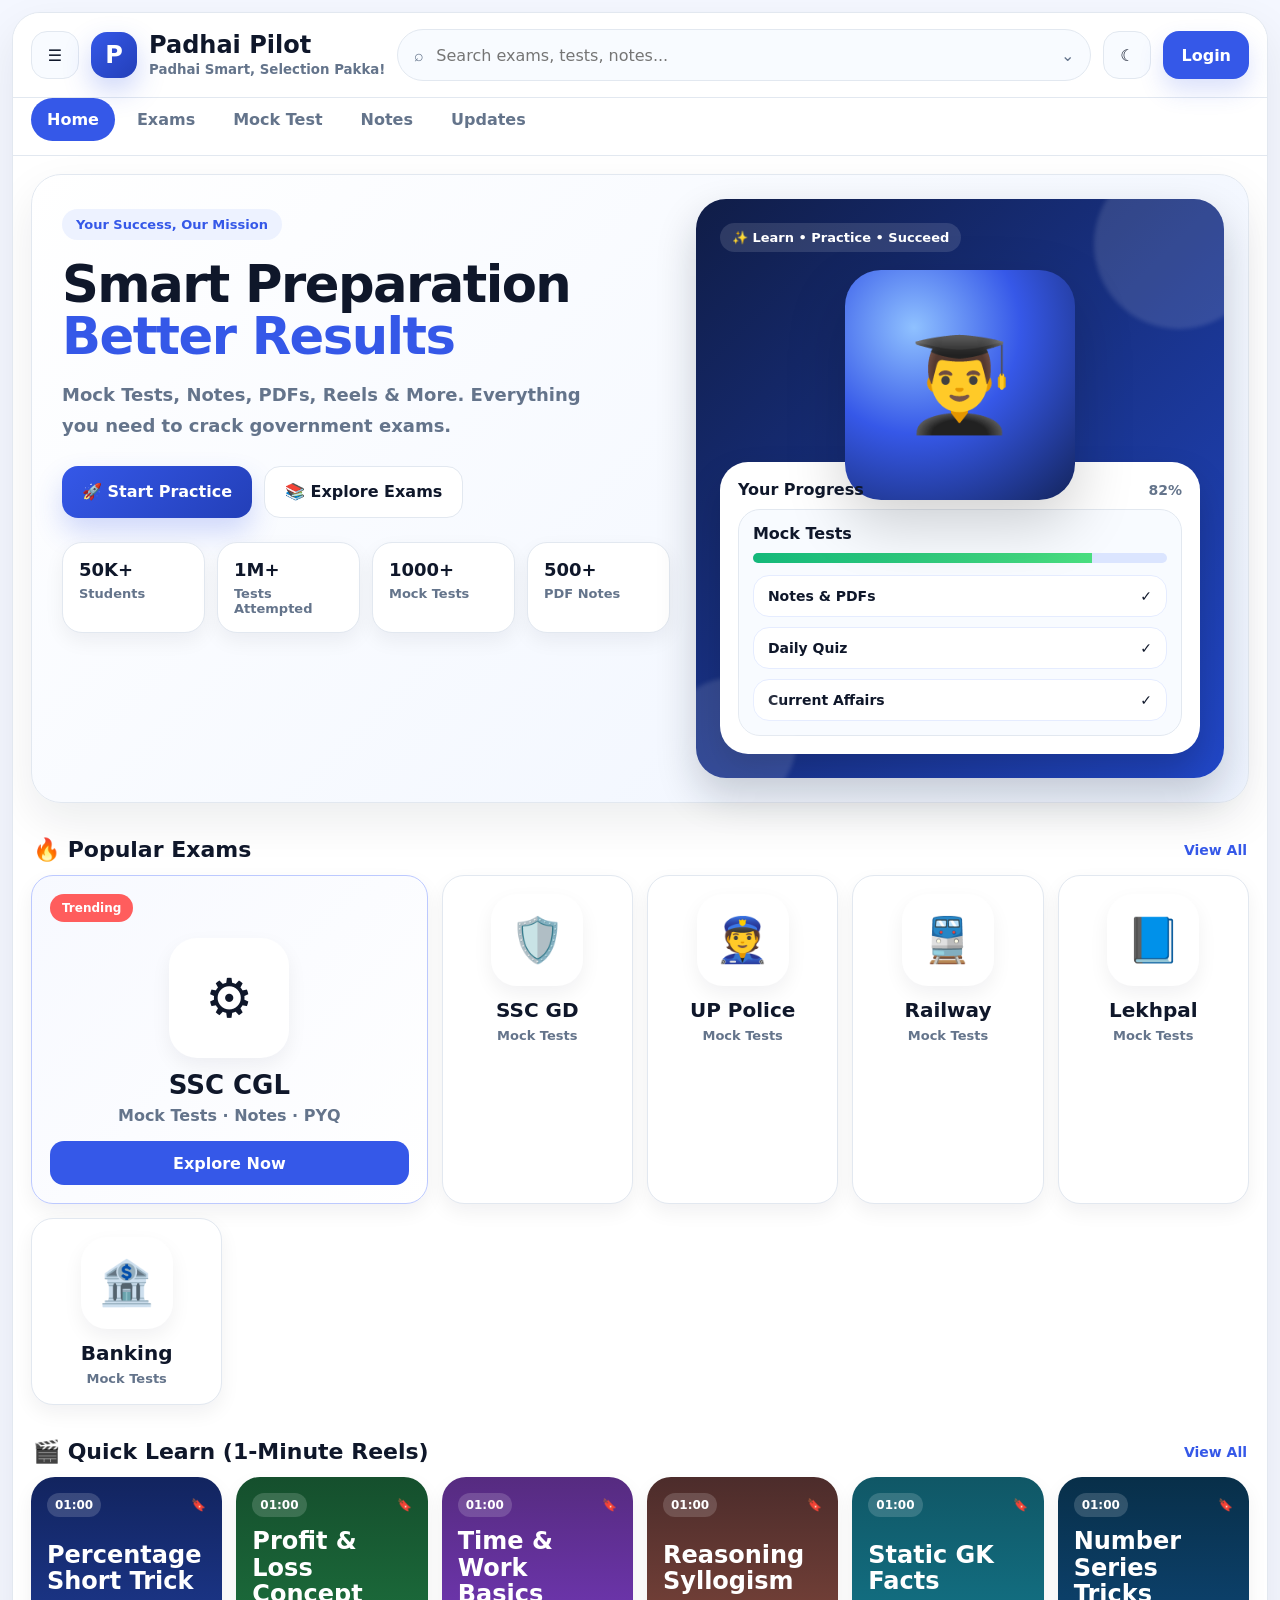
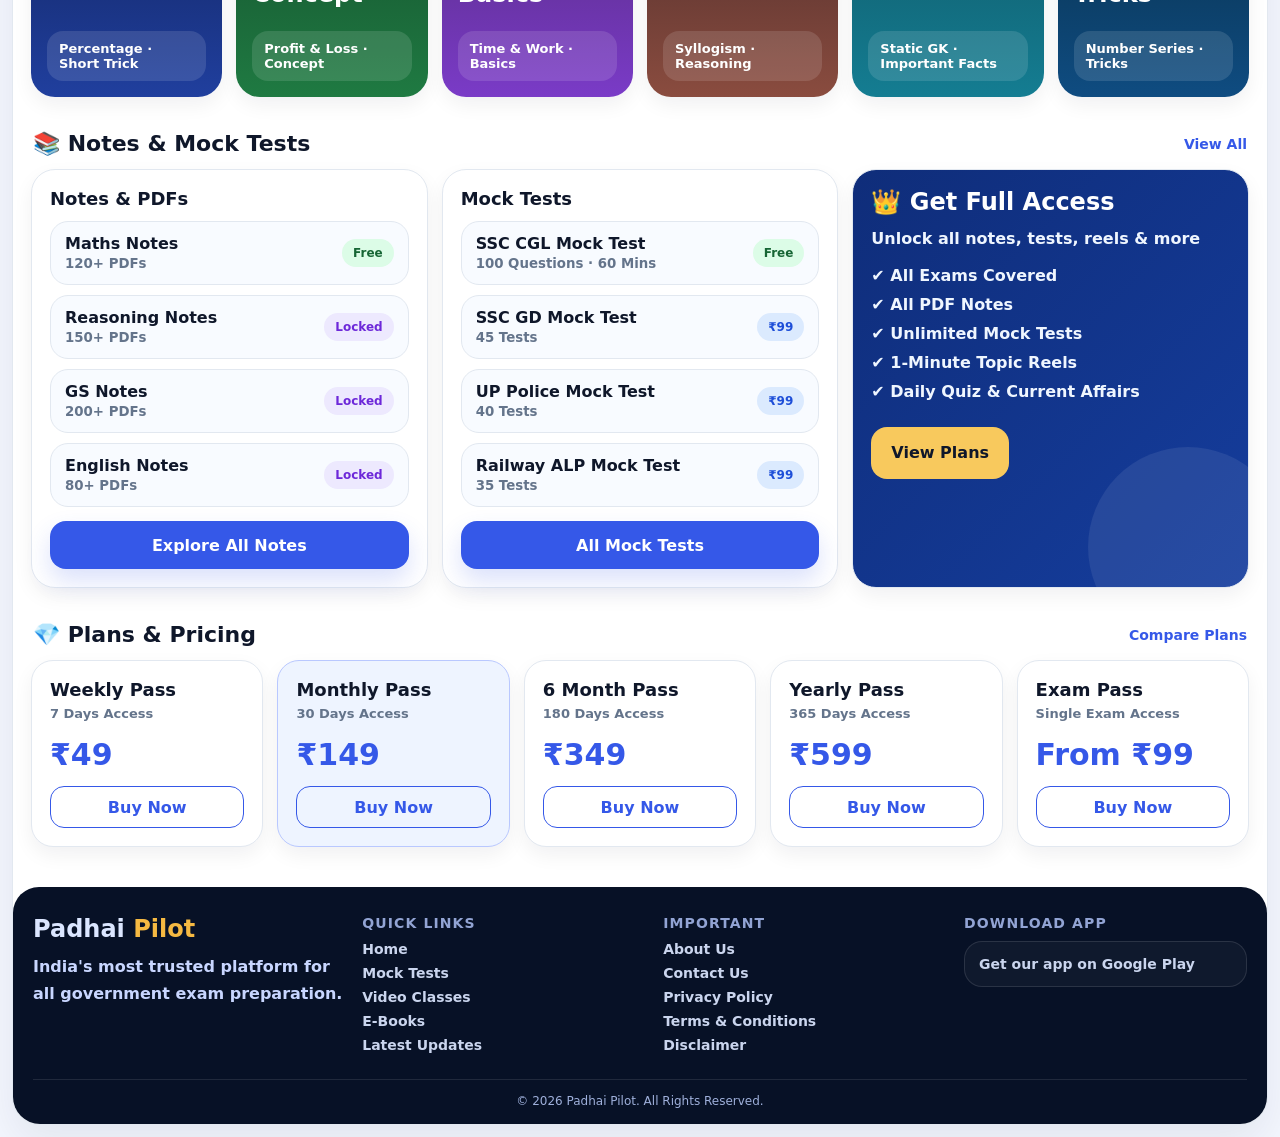
==== index.html @ adbc89a8 "Add files via upload" ====
<!DOCTYPE html>
<html lang="en">
<head>
  <meta charset="UTF-8" />
  <meta name="viewport" content="width=device-width, initial-scale=1.0" />
  <title>Padhai Pilot — Learn • Practice • Succeed</title>
  <meta name="description" content="Padhai Pilot helps students prepare for SSC, Railway, Police, Banking and other govt exams with mock tests, notes, PDFs, reels and updates." />
  <style>
    :root{
      --bg:#f4f7ff; --surface:#ffffff; --surface-2:#f8fbff; --text:#0f172a; --muted:#64748b; --line:#e2e8f0;
      --primary:#3558e8; --primary-2:#233fb8; --accent:#f5b942; --success:#14b87a; --danger:#ef4444; --shadow:0 18px 45px rgba(15,23,42,.08);
      --shadow-soft:0 8px 20px rgba(15,23,42,.06);
    }
    [data-theme="dark"]{
      --bg:#081120; --surface:#0f172a; --surface-2:#111c33; --text:#e5eefc; --muted:#94a3b8; --line:#22304a;
      --primary:#5b7cff; --primary-2:#3850cc; --accent:#f8c95d; --shadow:0 18px 45px rgba(0,0,0,.30); --shadow-soft:0 8px 20px rgba(0,0,0,.22);
    }
    *{box-sizing:border-box} html,body{margin:0;padding:0;background:var(--bg);color:var(--text);font-family:Inter,system-ui,-apple-system,BlinkMacSystemFont,"Segoe UI",Roboto,Arial,sans-serif}
    a{text-decoration:none;color:inherit} button,input{font:inherit} img{max-width:100%;display:block}
    .shell{max-width:1440px;margin:0 auto;padding:12px}
    .app{background:var(--surface);border:1px solid var(--line);border-radius:28px;overflow:hidden;box-shadow:var(--shadow)}
    .topbar{position:sticky;top:0;z-index:50;background:rgba(255,255,255,.88);backdrop-filter:blur(16px);border-bottom:1px solid var(--line)}
    [data-theme="dark"] .topbar{background:rgba(15,23,42,.88)}
    .row{display:flex;align-items:center;gap:12px;padding:16px 18px;flex-wrap:wrap}
    .brand{display:flex;align-items:center;gap:12px;min-width:220px}
    .logo{width:46px;height:46px;border-radius:16px;background:linear-gradient(135deg,var(--primary),var(--primary-2));color:#fff;display:grid;place-items:center;font-weight:900;font-size:24px;box-shadow:0 12px 28px rgba(53,88,232,.25)}
    .brand h1{margin:0;font-size:24px;line-height:1.05;font-weight:900}
    .brand small{display:block;color:var(--muted);font-weight:700;margin-top:4px}
    .search{flex:1;min-width:240px;display:flex;align-items:center;gap:10px;padding:0 16px;height:52px;border:1px solid var(--line);border-radius:999px;background:var(--surface-2)}
    .search input{border:0;outline:0;background:transparent;width:100%;color:var(--text)}
    .icon-btn,.primary-btn,.ghost-btn,.card-btn,.cta-btn,.pill{border:0;cursor:pointer}
    .icon-btn{width:48px;height:48px;border-radius:16px;background:var(--surface-2);border:1px solid var(--line);display:grid;place-items:center;color:var(--text)}
    .primary-btn{height:48px;padding:0 18px;border-radius:16px;background:var(--primary);color:#fff;font-weight:800;box-shadow:0 12px 24px rgba(53,88,232,.18)}
    .ghost-btn{height:48px;padding:0 18px;border-radius:16px;background:transparent;border:1px solid var(--line);color:var(--text);font-weight:800}
    .nav{display:flex;gap:6px;overflow:auto;padding:0 18px 14px;border-top:1px solid var(--line)}
    .nav a{white-space:nowrap;padding:12px 16px;border-radius:999px;color:var(--muted);font-weight:800}
    .nav a.active,.nav a:hover{background:var(--primary);color:#fff}

    .page{padding:18px}
    .hero{display:grid;grid-template-columns:1.08fr .92fr;gap:20px;padding:24px;border-radius:30px;background:linear-gradient(135deg,#ffffff 0%, #eef4ff 100%);border:1px solid var(--line);box-shadow:var(--shadow)}
    .hero-left{padding:10px 6px 10px 6px}
    .badge{display:inline-flex;align-items:center;gap:8px;padding:8px 14px;border-radius:999px;background:#edf2ff;color:var(--primary);font-weight:800;font-size:13px}
    .hero h2{margin:18px 0 0;font-size:clamp(34px,4vw,58px);line-height:1.02;letter-spacing:-.03em}
    .hero h2 span{color:var(--primary)}
    .hero p{margin:18px 0 0;max-width:560px;font-size:18px;line-height:1.7;color:var(--muted);font-weight:600}
    .cta-row{display:flex;gap:12px;flex-wrap:wrap;margin-top:24px}
    .cta-btn{height:52px;padding:0 20px;border-radius:16px;display:inline-flex;align-items:center;gap:10px;font-weight:900}
    .cta-primary{background:linear-gradient(135deg,var(--primary),var(--primary-2));color:#fff;box-shadow:0 14px 28px rgba(53,88,232,.22)}
    .cta-secondary{background:#fff;border:1px solid var(--line);color:var(--text)}
    .stats{display:grid;grid-template-columns:repeat(4,1fr);gap:12px;margin-top:24px}
    .stat{background:var(--surface);border:1px solid var(--line);border-radius:20px;padding:16px;box-shadow:var(--shadow-soft)}
    .stat b{display:block;font-size:18px}
    .stat span{display:block;color:var(--muted);font-size:13px;font-weight:700;margin-top:6px}
    .hero-right{display:flex;align-items:center;justify-content:center;position:relative;min-height:360px}
    .hero-card{width:min(100%,530px);border-radius:30px;background:linear-gradient(135deg,#101d47,#2147c8);color:#fff;overflow:hidden;position:relative;box-shadow:0 18px 40px rgba(15,23,42,.2)}
    .hero-card:before,.hero-card:after{content:"";position:absolute;border-radius:50%;background:rgba(255,255,255,.12);filter:blur(2px)}
    .hero-card:before{width:170px;height:170px;right:-40px;top:-40px}.hero-card:after{width:130px;height:130px;left:-30px;bottom:-30px}
    .hero-card-inner{padding:24px}
    .phone{border-radius:28px;background:#fff;color:#0f172a;padding:18px;box-shadow:0 18px 35px rgba(0,0,0,.18)}
    .phone-top{display:flex;justify-content:space-between;align-items:center}.prog{font-weight:900;font-size:14px;color:#64748b}
    .progress-box{margin-top:10px;border:1px solid #e2e8f0;border-radius:22px;padding:14px;background:#f8fbff}
    .bar{height:10px;border-radius:999px;background:#dbe5ff;overflow:hidden;margin-top:10px}.bar > div{width:82%;height:100%;background:linear-gradient(90deg,var(--success),#4ade80)}
    .module-list{display:grid;gap:10px;margin-top:12px}.module{display:flex;align-items:center;justify-content:space-between;padding:12px 14px;border-radius:16px;background:#fff;border:1px solid #e5ecff;font-weight:800;font-size:14px}
    .card-badge{display:inline-flex;align-items:center;gap:6px;padding:7px 12px;border-radius:999px;background:rgba(255,255,255,.12);font-size:13px;font-weight:800}
    .hero-illus{display:flex;align-items:end;justify-content:center;padding-top:18px}
    .student{width:230px;height:230px;border-radius:36px;background:radial-gradient(circle at 30% 25%, #8fc1ff 0, #3658e8 45%, #13245b 100%);display:grid;place-items:center;font-size:92px;box-shadow:0 24px 60px rgba(0,0,0,.18)}

    .section{margin-top:22px;padding-top:4px}
    .section-head{display:flex;align-items:center;justify-content:space-between;margin:10px 2px 14px}
    .section-head h3{margin:0;font-size:22px;line-height:1;font-weight:900}
    .section-head a{color:var(--primary);font-weight:900;font-size:14px}
    .exam-grid{display:grid;grid-template-columns:repeat(6,1fr);gap:14px}
    .exam-main{grid-column:span 2;border:1px solid #bcc9ff;background:linear-gradient(135deg,#f7f9ff,#ffffff);border-radius:22px;padding:18px;box-shadow:var(--shadow-soft)}
    .exam-main .tag{display:inline-block;background:#ff5d5d;color:#fff;border-radius:999px;padding:7px 12px;font-size:12px;font-weight:900}
    .exam-main .biglogo{width:120px;height:120px;border-radius:28px;background:#fff;box-shadow:var(--shadow-soft);display:grid;place-items:center;margin:16px auto 8px;font-size:54px}
    .exam-main h4{margin:12px 0 6px;text-align:center;font-size:26px;font-weight:900}
    .exam-main p{text-align:center;margin:0;color:var(--muted);font-weight:700}.exam-main .card-btn{width:100%;height:44px;border-radius:14px;background:var(--primary);color:#fff;font-weight:900;margin-top:16px}
    .exam-card{border:1px solid var(--line);background:var(--surface);border-radius:22px;padding:18px;text-align:center;box-shadow:var(--shadow-soft)}
    .exam-card .icon{width:92px;height:92px;border-radius:26px;background:#fff;display:grid;place-items:center;margin:0 auto 12px;font-size:44px;box-shadow:var(--shadow-soft)}
    .exam-card h4{margin:0;font-size:20px;font-weight:900}.exam-card p{margin:6px 0 0;color:var(--muted);font-size:13px;font-weight:700}

    .reels{display:grid;grid-template-columns:repeat(6,1fr);gap:14px}.reel{border-radius:24px;overflow:hidden;box-shadow:var(--shadow-soft);background:linear-gradient(180deg,#12245f,#203f9e);color:#fff;min-height:220px;display:flex;flex-direction:column;justify-content:space-between;padding:16px}
    .reel:nth-child(2){background:linear-gradient(180deg,#154f2d,#1f7a42)} .reel:nth-child(3){background:linear-gradient(180deg,#562b80,#7a3bc7)} .reel:nth-child(4){background:linear-gradient(180deg,#4c2c2b,#8a4c3f)} .reel:nth-child(5){background:linear-gradient(180deg,#105766,#147d92)} .reel:nth-child(6){background:linear-gradient(180deg,#082f49,#0f4c81)}
    .reel-top{display:flex;justify-content:space-between;align-items:center;font-size:12px;font-weight:900}.reel-chip{padding:5px 8px;border-radius:999px;background:rgba(255,255,255,.16)}.reel-title{font-size:24px;font-weight:900;line-height:1.1;max-width:180px}
    .reel-foot{margin-top:12px;background:rgba(255,255,255,.12);border-radius:16px;padding:10px 12px;font-size:13px;font-weight:700}

    .cards-3{display:grid;grid-template-columns:1fr 1fr 1fr;gap:14px}.panel{background:var(--surface);border:1px solid var(--line);border-radius:24px;padding:18px;box-shadow:var(--shadow-soft)}
    .list{display:grid;gap:10px}.list-item{display:flex;align-items:center;justify-content:space-between;gap:12px;padding:12px 14px;border:1px solid var(--line);border-radius:18px;background:var(--surface-2)}
    .list-item strong{display:block}.list-item small{color:var(--muted);font-weight:700}
    .status{display:inline-flex;align-items:center;padding:7px 11px;border-radius:999px;font-size:12px;font-weight:900}.free{background:#dcfce7;color:#166534}.locked{background:#ede9fe;color:#6d28d9}.price{background:#dbeafe;color:#1d4ed8}
    .access{background:linear-gradient(135deg,#0f2d7a,#153d9d);color:#fff;position:relative;overflow:hidden}.access:after{content:"";position:absolute;inset:auto -40px -60px auto;width:200px;height:200px;border-radius:50%;background:rgba(255,255,255,.08)}
    .access .box{position:relative;z-index:1}
    .check{display:flex;gap:10px;align-items:center;margin:10px 0;font-weight:700;color:#eff6ff}

    .pricing{display:grid;grid-template-columns:repeat(5,1fr);gap:14px}.plan{background:var(--surface);border:1px solid var(--line);border-radius:22px;padding:18px;box-shadow:var(--shadow-soft)}.plan.pop{background:#eef4ff;border-color:#b9c8ff}
    .plan h4{margin:0;font-size:18px;font-weight:900}.plan p{margin:6px 0 16px;color:var(--muted);font-size:13px;font-weight:700}.plan .amt{font-size:30px;font-weight:900;color:var(--primary)}.plan button{width:100%;height:42px;border-radius:14px;background:transparent;border:1px solid var(--primary);color:var(--primary);font-weight:900;margin-top:14px}

    .footer{margin-top:22px;background:#071126;color:#dbe6ff;border-radius:26px 26px 0 0;padding:28px 20px 16px}.foot-grid{display:grid;grid-template-columns:1.1fr 1fr 1fr 1fr;gap:18px}.foot-title{font-size:24px;font-weight:900}.foot-title span{color:var(--accent)} .foot-col h5{margin:0 0 10px;font-size:14px;letter-spacing:.08em;text-transform:uppercase;color:#92a4d4}.foot-col a,.foot-col div{display:block;color:#dbe6ff;opacity:.92;font-weight:700;font-size:14px;margin:8px 0}.copy{text-align:center;border-top:1px solid rgba(255,255,255,.1);margin-top:18px;padding-top:14px;font-size:12px;color:#9fb0db}

    .bottom-nav{position:sticky;bottom:14px;display:none;z-index:40;margin:18px auto 0;width:min(100%,520px);background:rgba(255,255,255,.92);backdrop-filter:blur(18px);border:1px solid var(--line);border-radius:24px;box-shadow:var(--shadow);padding:12px}.bottom-nav .bn{display:grid;grid-template-columns:repeat(5,1fr);gap:8px}.bn a{display:flex;flex-direction:column;align-items:center;gap:6px;font-size:12px;font-weight:800;color:var(--muted)}.bn a.active{color:var(--primary)}

    @media (max-width: 1180px){ .exam-grid,.reels,.cards-3,.pricing,.foot-grid{grid-template-columns:repeat(2,1fr)} .exam-main{grid-column:span 2} }
    @media (max-width: 820px){ .hero{grid-template-columns:1fr} .stats{grid-template-columns:repeat(2,1fr)} .exam-grid,.reels,.cards-3,.pricing,.foot-grid{grid-template-columns:1fr} .exam-main{grid-column:span 1} .student{width:200px;height:200px;font-size:76px} }
    @media (max-width: 640px){ .row{padding:14px 14px 10px} .brand h1{font-size:21px} .search{order:3;flex-basis:100%} .nav{padding:0 14px 12px} .hero{padding:18px} .page{padding:14px} .hero h2{font-size:32px} .hero p{font-size:16px} .bottom-nav{display:block} .footer{padding-bottom:92px} }
  </style>
</head>
<body>
  <div class="shell">
    <div class="app">
      <header class="topbar">
        <div class="row">
          <button class="icon-btn" aria-label="menu">☰</button>
          <div class="brand">
            <div class="logo">P</div>
            <div>
              <h1>Padhai Pilot</h1>
              <small>Padhai Smart, Selection Pakka!</small>
            </div>
          </div>
          <label class="search">
            <span style="color:var(--muted)">⌕</span>
            <input placeholder="Search exams, tests, notes..." />
            <span style="color:var(--muted)">⌄</span>
          </label>
          <button class="icon-btn" id="themeBtn" aria-label="theme">☾</button>
          <button class="primary-btn">Login</button>
        </div>
        <nav class="nav" aria-label="primary">
          <a class="active" href="#home">Home</a>
          <a href="#exams">Exams</a>
          <a href="#tests">Mock Test</a>
          <a href="#notes">Notes</a>
          <a href="#updates">Updates</a>
        </nav>
      </header>

      <main class="page" id="home">
        <section class="hero">
          <div class="hero-left">
            <div class="badge">Your Success, Our Mission</div>
            <h2>Smart Preparation <span>Better Results</span></h2>
            <p>Mock Tests, Notes, PDFs, Reels &amp; More. Everything you need to crack government exams.</p>
            <div class="cta-row">
              <button class="cta-btn cta-primary">🚀 Start Practice</button>
              <button class="cta-btn cta-secondary">📚 Explore Exams</button>
            </div>
            <div class="stats">
              <div class="stat"><b>50K+</b><span>Students</span></div>
              <div class="stat"><b>1M+</b><span>Tests Attempted</span></div>
              <div class="stat"><b>1000+</b><span>Mock Tests</span></div>
              <div class="stat"><b>500+</b><span>PDF Notes</span></div>
            </div>
          </div>
          <div class="hero-right">
            <div class="hero-card">
              <div class="hero-card-inner">
                <div class="card-badge">✨ Learn • Practice • Succeed</div>
                <div class="hero-illus">
                  <div class="student">👨‍🎓</div>
                </div>
                <div class="phone" style="margin-top:-38px">
                  <div class="phone-top"><b>Your Progress</b><span class="prog">82%</span></div>
                  <div class="progress-box">
                    <div style="font-weight:900">Mock Tests</div>
                    <div class="bar"><div></div></div>
                    <div class="module-list">
                      <div class="module"><span>Notes &amp; PDFs</span><span>✓</span></div>
                      <div class="module"><span>Daily Quiz</span><span>✓</span></div>
                      <div class="module"><span>Current Affairs</span><span>✓</span></div>
                    </div>
                  </div>
                </div>
              </div>
            </div>
          </div>
        </section>

        <section class="section" id="exams">
          <div class="section-head"><h3>🔥 Popular Exams</h3><a href="#">View All</a></div>
          <div class="exam-grid">
            <div class="exam-main">
              <span class="tag">Trending</span>
              <div class="biglogo">⚙️</div>
              <h4>SSC CGL</h4>
              <p>Mock Tests · Notes · PYQ</p>
              <button class="card-btn">Explore Now</button>
            </div>
            <div class="exam-card"><div class="icon">🛡️</div><h4>SSC GD</h4><p>Mock Tests</p></div>
            <div class="exam-card"><div class="icon">👮</div><h4>UP Police</h4><p>Mock Tests</p></div>
            <div class="exam-card"><div class="icon">🚆</div><h4>Railway</h4><p>Mock Tests</p></div>
            <div class="exam-card"><div class="icon">📘</div><h4>Lekhpal</h4><p>Mock Tests</p></div>
            <div class="exam-card"><div class="icon">🏦</div><h4>Banking</h4><p>Mock Tests</p></div>
          </div>
        </section>

        <section class="section" id="tests">
          <div class="section-head"><h3>🎬 Quick Learn (1-Minute Reels)</h3><a href="#">View All</a></div>
          <div class="reels">
            <div class="reel"><div class="reel-top"><span class="reel-chip">01:00</span><span>🔖</span></div><div class="reel-title">Percentage Short Trick</div><div class="reel-foot">Percentage · Short Trick</div></div>
            <div class="reel"><div class="reel-top"><span class="reel-chip">01:00</span><span>🔖</span></div><div class="reel-title">Profit &amp; Loss Concept</div><div class="reel-foot">Profit &amp; Loss · Concept</div></div>
            <div class="reel"><div class="reel-top"><span class="reel-chip">01:00</span><span>🔖</span></div><div class="reel-title">Time &amp; Work Basics</div><div class="reel-foot">Time &amp; Work · Basics</div></div>
            <div class="reel"><div class="reel-top"><span class="reel-chip">01:00</span><span>🔖</span></div><div class="reel-title">Reasoning Syllogism</div><div class="reel-foot">Syllogism · Reasoning</div></div>
            <div class="reel"><div class="reel-top"><span class="reel-chip">01:00</span><span>🔖</span></div><div class="reel-title">Static GK Facts</div><div class="reel-foot">Static GK · Important Facts</div></div>
            <div class="reel"><div class="reel-top"><span class="reel-chip">01:00</span><span>🔖</span></div><div class="reel-title">Number Series Tricks</div><div class="reel-foot">Number Series · Tricks</div></div>
          </div>
        </section>

        <section class="section" id="notes">
          <div class="section-head"><h3>📚 Notes &amp; Mock Tests</h3><a href="#">View All</a></div>
          <div class="cards-3">
            <div class="panel">
              <h3 style="margin:0 0 12px;font-size:18px">Notes &amp; PDFs</h3>
              <div class="list">
                <div class="list-item"><div><strong>Maths Notes</strong><small>120+ PDFs</small></div><span class="status free">Free</span></div>
                <div class="list-item"><div><strong>Reasoning Notes</strong><small>150+ PDFs</small></div><span class="status locked">Locked</span></div>
                <div class="list-item"><div><strong>GS Notes</strong><small>200+ PDFs</small></div><span class="status locked">Locked</span></div>
                <div class="list-item"><div><strong>English Notes</strong><small>80+ PDFs</small></div><span class="status locked">Locked</span></div>
              </div>
              <button class="primary-btn" style="width:100%;margin-top:14px">Explore All Notes</button>
            </div>
            <div class="panel">
              <h3 style="margin:0 0 12px;font-size:18px">Mock Tests</h3>
              <div class="list">
                <div class="list-item"><div><strong>SSC CGL Mock Test</strong><small>100 Questions · 60 Mins</small></div><span class="status free">Free</span></div>
                <div class="list-item"><div><strong>SSC GD Mock Test</strong><small>45 Tests</small></div><span class="status price">₹99</span></div>
                <div class="list-item"><div><strong>UP Police Mock Test</strong><small>40 Tests</small></div><span class="status price">₹99</span></div>
                <div class="list-item"><div><strong>Railway ALP Mock Test</strong><small>35 Tests</small></div><span class="status price">₹99</span></div>
              </div>
              <button class="primary-btn" style="width:100%;margin-top:14px">All Mock Tests</button>
            </div>
            <div class="panel access">
              <div class="box">
                <div style="font-size:24px;font-weight:900">👑 Get Full Access</div>
                <p style="margin:10px 0 0;color:#eff6ff;font-weight:700;line-height:1.6">Unlock all notes, tests, reels &amp; more</p>
                <div style="margin-top:14px">
                  <div class="check">✔ All Exams Covered</div>
                  <div class="check">✔ All PDF Notes</div>
                  <div class="check">✔ Unlimited Mock Tests</div>
                  <div class="check">✔ 1-Minute Topic Reels</div>
                  <div class="check">✔ Daily Quiz &amp; Current Affairs</div>
                </div>
                <button class="cta-btn" style="background:#f8c95d;color:#0f172a;margin-top:16px">View Plans</button>
              </div>
            </div>
          </div>
        </section>

        <section class="section">
          <div class="section-head"><h3>💎 Plans &amp; Pricing</h3><a href="#">Compare Plans</a></div>
          <div class="pricing">
            <div class="plan"><h4>Weekly Pass</h4><p>7 Days Access</p><div class="amt">₹49</div><button>Buy Now</button></div>
            <div class="plan pop"><h4>Monthly Pass</h4><p>30 Days Access</p><div class="amt">₹149</div><button>Buy Now</button></div>
            <div class="plan"><h4>6 Month Pass</h4><p>180 Days Access</p><div class="amt">₹349</div><button>Buy Now</button></div>
            <div class="plan"><h4>Yearly Pass</h4><p>365 Days Access</p><div class="amt">₹599</div><button>Buy Now</button></div>
            <div class="plan"><h4>Exam Pass</h4><p>Single Exam Access</p><div class="amt">From ₹99</div><button>Buy Now</button></div>
          </div>
        </section>
      </main>

      <footer class="footer">
        <div class="foot-grid">
          <div>
            <div class="foot-title">Padhai <span>Pilot</span></div>
            <div style="margin-top:10px;max-width:320px;line-height:1.7;font-weight:600;color:#c8d6ff">India's most trusted platform for all government exam preparation.</div>
          </div>
          <div class="foot-col"><h5>Quick Links</h5><a href="#home">Home</a><a href="#exams">Mock Tests</a><a href="#notes">Video Classes</a><a href="#notes">E-Books</a><a href="#updates">Latest Updates</a></div>
          <div class="foot-col"><h5>Important</h5><a href="#">About Us</a><a href="#">Contact Us</a><a href="#">Privacy Policy</a><a href="#">Terms &amp; Conditions</a><a href="#">Disclaimer</a></div>
          <div class="foot-col"><h5>Download App</h5><div style="border:1px solid rgba(255,255,255,.12);background:rgba(255,255,255,.04);padding:14px;border-radius:18px">Get our app on Google Play</div></div>
        </div>
        <div class="copy">© 2026 Padhai Pilot. All Rights Reserved.</div>
      </footer>

      <div class="bottom-nav">
        <div class="bn">
          <a class="active" href="#home">🏠<span>Home</span></a>
          <a href="#exams">📖<span>Exams</span></a>
          <a href="#tests">📝<span>Mock Test</span></a>
          <a href="#notes">📄<span>Notes</span></a>
          <a href="#">👤<span>Profile</span></a>
        </div>
      </div>
    </div>
  </div>

  <script>
    const themeBtn = document.getElementById('themeBtn');
    const root = document.documentElement;
    const saved = localStorage.getItem('pp-theme');
    if(saved === 'dark') root.setAttribute('data-theme','dark');
    themeBtn.addEventListener('click', () => {
      const isDark = root.getAttribute('data-theme') === 'dark';
      if(isDark){ root.removeAttribute('data-theme'); localStorage.setItem('pp-theme','light'); themeBtn.textContent='☾'; }
      else { root.setAttribute('data-theme','dark'); localStorage.setItem('pp-theme','dark'); themeBtn.textContent='☀'; }
    });
  </script>
</body>
</html>
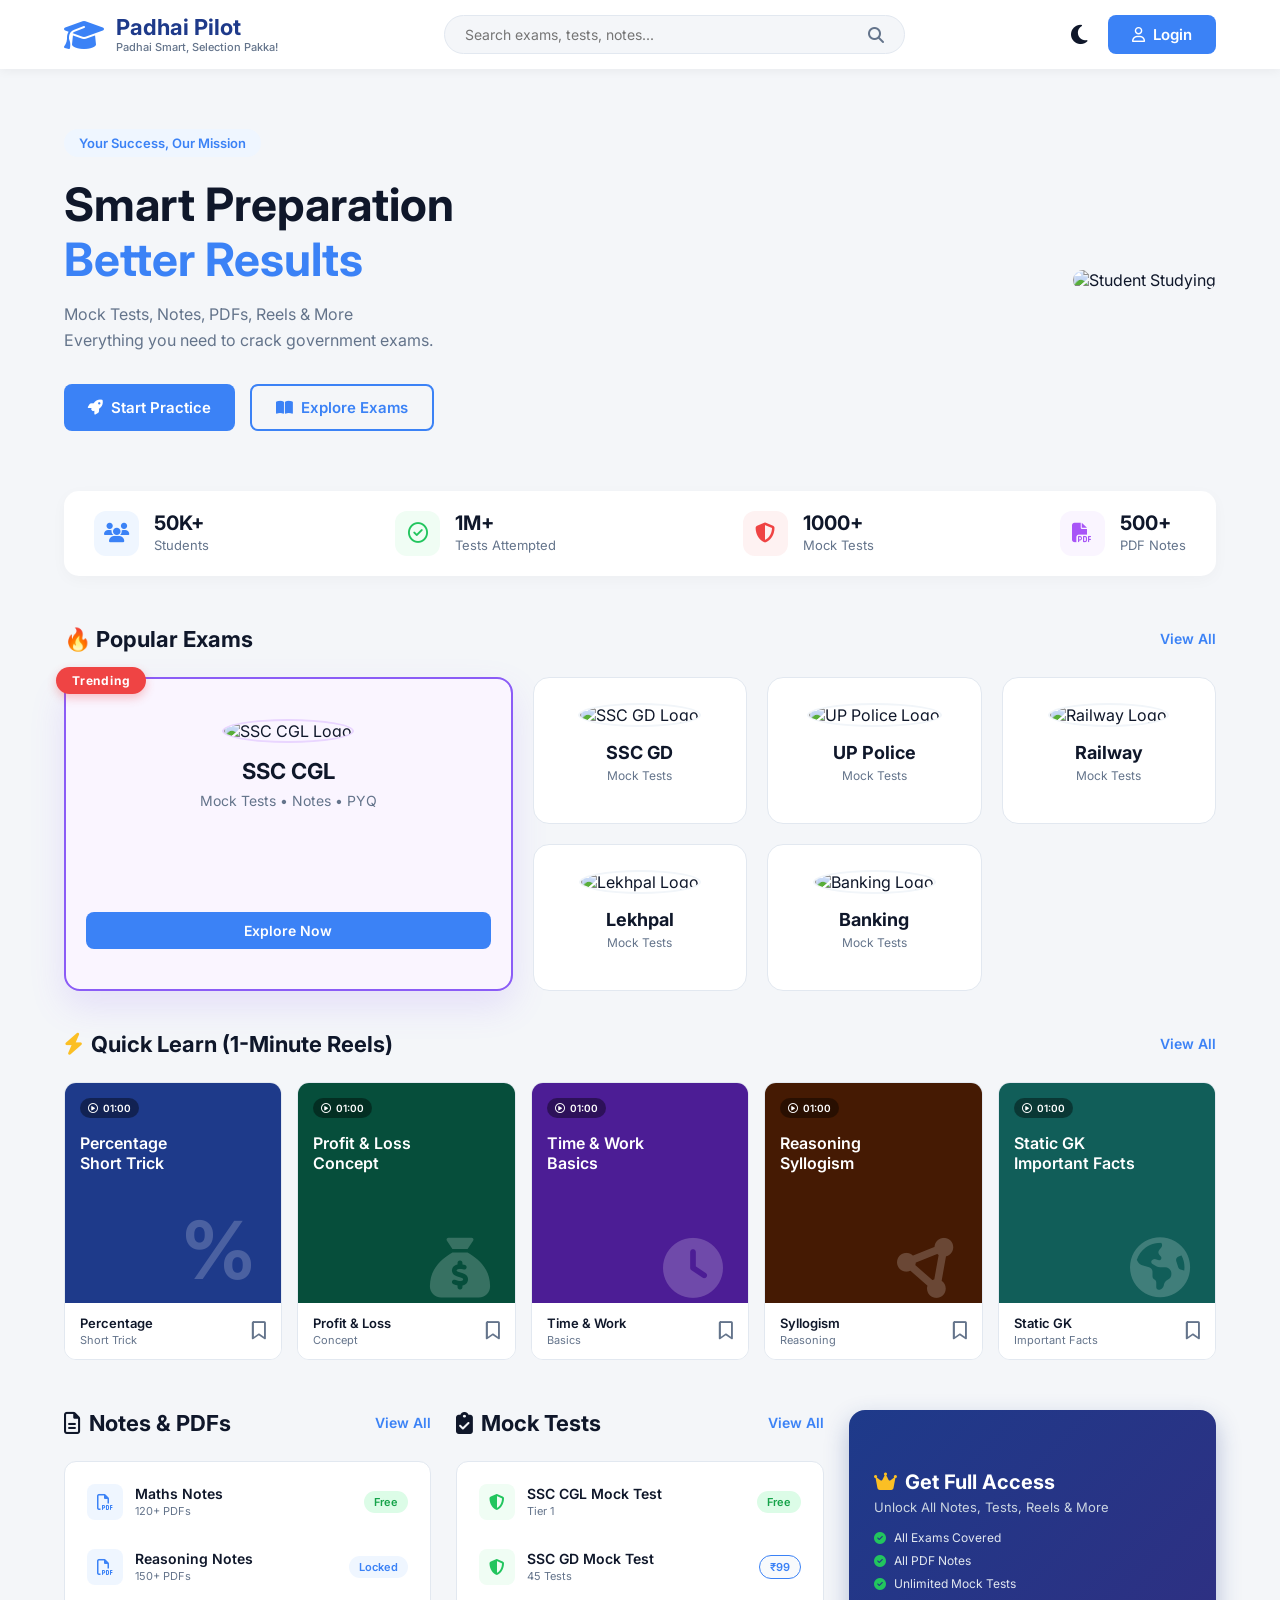
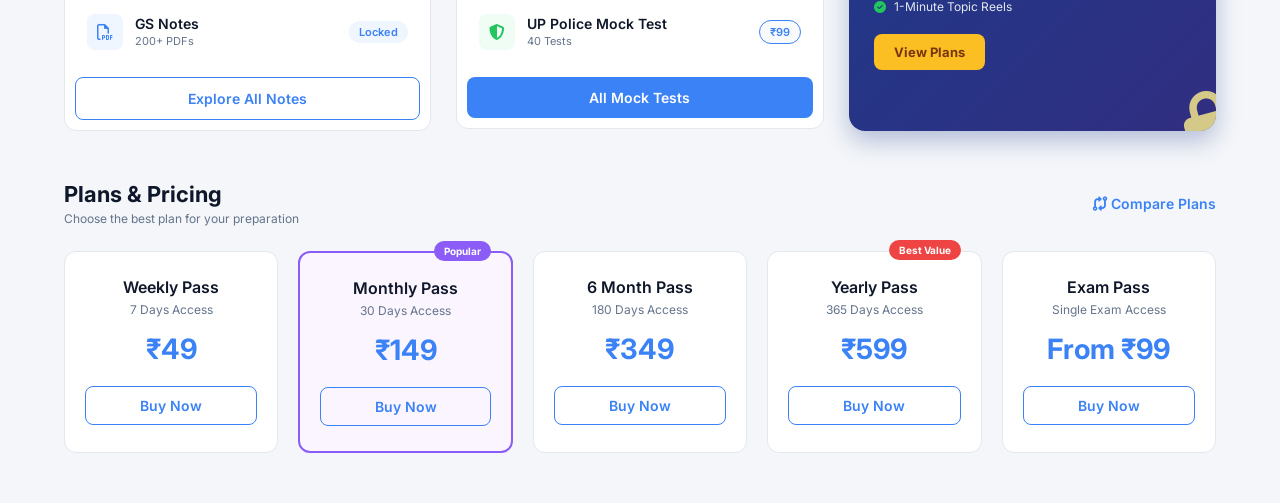
==== commit fcf03152: "Add files via upload" ====
--- a/index.html
+++ b/index.html
@@ -1,297 +1,435 @@
-<!DOCTYPE html>
-<html lang="en">
-<head>
-  <meta charset="UTF-8" />
-  <meta name="viewport" content="width=device-width, initial-scale=1.0" />
-  <title>Padhai Pilot — Learn • Practice • Succeed</title>
-  <meta name="description" content="Padhai Pilot helps students prepare for SSC, Railway, Police, Banking and other govt exams with mock tests, notes, PDFs, reels and updates." />
-  <style>
-    :root{
-      --bg:#f4f7ff; --surface:#ffffff; --surface-2:#f8fbff; --text:#0f172a; --muted:#64748b; --line:#e2e8f0;
-      --primary:#3558e8; --primary-2:#233fb8; --accent:#f5b942; --success:#14b87a; --danger:#ef4444; --shadow:0 18px 45px rgba(15,23,42,.08);
-      --shadow-soft:0 8px 20px rgba(15,23,42,.06);
-    }
-    [data-theme="dark"]{
-      --bg:#081120; --surface:#0f172a; --surface-2:#111c33; --text:#e5eefc; --muted:#94a3b8; --line:#22304a;
-      --primary:#5b7cff; --primary-2:#3850cc; --accent:#f8c95d; --shadow:0 18px 45px rgba(0,0,0,.30); --shadow-soft:0 8px 20px rgba(0,0,0,.22);
-    }
-    *{box-sizing:border-box} html,body{margin:0;padding:0;background:var(--bg);color:var(--text);font-family:Inter,system-ui,-apple-system,BlinkMacSystemFont,"Segoe UI",Roboto,Arial,sans-serif}
-    a{text-decoration:none;color:inherit} button,input{font:inherit} img{max-width:100%;display:block}
-    .shell{max-width:1440px;margin:0 auto;padding:12px}
-    .app{background:var(--surface);border:1px solid var(--line);border-radius:28px;overflow:hidden;box-shadow:var(--shadow)}
-    .topbar{position:sticky;top:0;z-index:50;background:rgba(255,255,255,.88);backdrop-filter:blur(16px);border-bottom:1px solid var(--line)}
-    [data-theme="dark"] .topbar{background:rgba(15,23,42,.88)}
-    .row{display:flex;align-items:center;gap:12px;padding:16px 18px;flex-wrap:wrap}
-    .brand{display:flex;align-items:center;gap:12px;min-width:220px}
-    .logo{width:46px;height:46px;border-radius:16px;background:linear-gradient(135deg,var(--primary),var(--primary-2));color:#fff;display:grid;place-items:center;font-weight:900;font-size:24px;box-shadow:0 12px 28px rgba(53,88,232,.25)}
-    .brand h1{margin:0;font-size:24px;line-height:1.05;font-weight:900}
-    .brand small{display:block;color:var(--muted);font-weight:700;margin-top:4px}
-    .search{flex:1;min-width:240px;display:flex;align-items:center;gap:10px;padding:0 16px;height:52px;border:1px solid var(--line);border-radius:999px;background:var(--surface-2)}
-    .search input{border:0;outline:0;background:transparent;width:100%;color:var(--text)}
-    .icon-btn,.primary-btn,.ghost-btn,.card-btn,.cta-btn,.pill{border:0;cursor:pointer}
-    .icon-btn{width:48px;height:48px;border-radius:16px;background:var(--surface-2);border:1px solid var(--line);display:grid;place-items:center;color:var(--text)}
-    .primary-btn{height:48px;padding:0 18px;border-radius:16px;background:var(--primary);color:#fff;font-weight:800;box-shadow:0 12px 24px rgba(53,88,232,.18)}
-    .ghost-btn{height:48px;padding:0 18px;border-radius:16px;background:transparent;border:1px solid var(--line);color:var(--text);font-weight:800}
-    .nav{display:flex;gap:6px;overflow:auto;padding:0 18px 14px;border-top:1px solid var(--line)}
-    .nav a{white-space:nowrap;padding:12px 16px;border-radius:999px;color:var(--muted);font-weight:800}
-    .nav a.active,.nav a:hover{background:var(--primary);color:#fff}
-
-    .page{padding:18px}
-    .hero{display:grid;grid-template-columns:1.08fr .92fr;gap:20px;padding:24px;border-radius:30px;background:linear-gradient(135deg,#ffffff 0%, #eef4ff 100%);border:1px solid var(--line);box-shadow:var(--shadow)}
-    .hero-left{padding:10px 6px 10px 6px}
-    .badge{display:inline-flex;align-items:center;gap:8px;padding:8px 14px;border-radius:999px;background:#edf2ff;color:var(--primary);font-weight:800;font-size:13px}
-    .hero h2{margin:18px 0 0;font-size:clamp(34px,4vw,58px);line-height:1.02;letter-spacing:-.03em}
-    .hero h2 span{color:var(--primary)}
-    .hero p{margin:18px 0 0;max-width:560px;font-size:18px;line-height:1.7;color:var(--muted);font-weight:600}
-    .cta-row{display:flex;gap:12px;flex-wrap:wrap;margin-top:24px}
-    .cta-btn{height:52px;padding:0 20px;border-radius:16px;display:inline-flex;align-items:center;gap:10px;font-weight:900}
-    .cta-primary{background:linear-gradient(135deg,var(--primary),var(--primary-2));color:#fff;box-shadow:0 14px 28px rgba(53,88,232,.22)}
-    .cta-secondary{background:#fff;border:1px solid var(--line);color:var(--text)}
-    .stats{display:grid;grid-template-columns:repeat(4,1fr);gap:12px;margin-top:24px}
-    .stat{background:var(--surface);border:1px solid var(--line);border-radius:20px;padding:16px;box-shadow:var(--shadow-soft)}
-    .stat b{display:block;font-size:18px}
-    .stat span{display:block;color:var(--muted);font-size:13px;font-weight:700;margin-top:6px}
-    .hero-right{display:flex;align-items:center;justify-content:center;position:relative;min-height:360px}
-    .hero-card{width:min(100%,530px);border-radius:30px;background:linear-gradient(135deg,#101d47,#2147c8);color:#fff;overflow:hidden;position:relative;box-shadow:0 18px 40px rgba(15,23,42,.2)}
-    .hero-card:before,.hero-card:after{content:"";position:absolute;border-radius:50%;background:rgba(255,255,255,.12);filter:blur(2px)}
-    .hero-card:before{width:170px;height:170px;right:-40px;top:-40px}.hero-card:after{width:130px;height:130px;left:-30px;bottom:-30px}
-    .hero-card-inner{padding:24px}
-    .phone{border-radius:28px;background:#fff;color:#0f172a;padding:18px;box-shadow:0 18px 35px rgba(0,0,0,.18)}
-    .phone-top{display:flex;justify-content:space-between;align-items:center}.prog{font-weight:900;font-size:14px;color:#64748b}
-    .progress-box{margin-top:10px;border:1px solid #e2e8f0;border-radius:22px;padding:14px;background:#f8fbff}
-    .bar{height:10px;border-radius:999px;background:#dbe5ff;overflow:hidden;margin-top:10px}.bar > div{width:82%;height:100%;background:linear-gradient(90deg,var(--success),#4ade80)}
-    .module-list{display:grid;gap:10px;margin-top:12px}.module{display:flex;align-items:center;justify-content:space-between;padding:12px 14px;border-radius:16px;background:#fff;border:1px solid #e5ecff;font-weight:800;font-size:14px}
-    .card-badge{display:inline-flex;align-items:center;gap:6px;padding:7px 12px;border-radius:999px;background:rgba(255,255,255,.12);font-size:13px;font-weight:800}
-    .hero-illus{display:flex;align-items:end;justify-content:center;padding-top:18px}
-    .student{width:230px;height:230px;border-radius:36px;background:radial-gradient(circle at 30% 25%, #8fc1ff 0, #3658e8 45%, #13245b 100%);display:grid;place-items:center;font-size:92px;box-shadow:0 24px 60px rgba(0,0,0,.18)}
-
-    .section{margin-top:22px;padding-top:4px}
-    .section-head{display:flex;align-items:center;justify-content:space-between;margin:10px 2px 14px}
-    .section-head h3{margin:0;font-size:22px;line-height:1;font-weight:900}
-    .section-head a{color:var(--primary);font-weight:900;font-size:14px}
-    .exam-grid{display:grid;grid-template-columns:repeat(6,1fr);gap:14px}
-    .exam-main{grid-column:span 2;border:1px solid #bcc9ff;background:linear-gradient(135deg,#f7f9ff,#ffffff);border-radius:22px;padding:18px;box-shadow:var(--shadow-soft)}
-    .exam-main .tag{display:inline-block;background:#ff5d5d;color:#fff;border-radius:999px;padding:7px 12px;font-size:12px;font-weight:900}
-    .exam-main .biglogo{width:120px;height:120px;border-radius:28px;background:#fff;box-shadow:var(--shadow-soft);display:grid;place-items:center;margin:16px auto 8px;font-size:54px}
-    .exam-main h4{margin:12px 0 6px;text-align:center;font-size:26px;font-weight:900}
-    .exam-main p{text-align:center;margin:0;color:var(--muted);font-weight:700}.exam-main .card-btn{width:100%;height:44px;border-radius:14px;background:var(--primary);color:#fff;font-weight:900;margin-top:16px}
-    .exam-card{border:1px solid var(--line);background:var(--surface);border-radius:22px;padding:18px;text-align:center;box-shadow:var(--shadow-soft)}
-    .exam-card .icon{width:92px;height:92px;border-radius:26px;background:#fff;display:grid;place-items:center;margin:0 auto 12px;font-size:44px;box-shadow:var(--shadow-soft)}
-    .exam-card h4{margin:0;font-size:20px;font-weight:900}.exam-card p{margin:6px 0 0;color:var(--muted);font-size:13px;font-weight:700}
-
-    .reels{display:grid;grid-template-columns:repeat(6,1fr);gap:14px}.reel{border-radius:24px;overflow:hidden;box-shadow:var(--shadow-soft);background:linear-gradient(180deg,#12245f,#203f9e);color:#fff;min-height:220px;display:flex;flex-direction:column;justify-content:space-between;padding:16px}
-    .reel:nth-child(2){background:linear-gradient(180deg,#154f2d,#1f7a42)} .reel:nth-child(3){background:linear-gradient(180deg,#562b80,#7a3bc7)} .reel:nth-child(4){background:linear-gradient(180deg,#4c2c2b,#8a4c3f)} .reel:nth-child(5){background:linear-gradient(180deg,#105766,#147d92)} .reel:nth-child(6){background:linear-gradient(180deg,#082f49,#0f4c81)}
-    .reel-top{display:flex;justify-content:space-between;align-items:center;font-size:12px;font-weight:900}.reel-chip{padding:5px 8px;border-radius:999px;background:rgba(255,255,255,.16)}.reel-title{font-size:24px;font-weight:900;line-height:1.1;max-width:180px}
-    .reel-foot{margin-top:12px;background:rgba(255,255,255,.12);border-radius:16px;padding:10px 12px;font-size:13px;font-weight:700}
-
-    .cards-3{display:grid;grid-template-columns:1fr 1fr 1fr;gap:14px}.panel{background:var(--surface);border:1px solid var(--line);border-radius:24px;padding:18px;box-shadow:var(--shadow-soft)}
-    .list{display:grid;gap:10px}.list-item{display:flex;align-items:center;justify-content:space-between;gap:12px;padding:12px 14px;border:1px solid var(--line);border-radius:18px;background:var(--surface-2)}
-    .list-item strong{display:block}.list-item small{color:var(--muted);font-weight:700}
-    .status{display:inline-flex;align-items:center;padding:7px 11px;border-radius:999px;font-size:12px;font-weight:900}.free{background:#dcfce7;color:#166534}.locked{background:#ede9fe;color:#6d28d9}.price{background:#dbeafe;color:#1d4ed8}
-    .access{background:linear-gradient(135deg,#0f2d7a,#153d9d);color:#fff;position:relative;overflow:hidden}.access:after{content:"";position:absolute;inset:auto -40px -60px auto;width:200px;height:200px;border-radius:50%;background:rgba(255,255,255,.08)}
-    .access .box{position:relative;z-index:1}
-    .check{display:flex;gap:10px;align-items:center;margin:10px 0;font-weight:700;color:#eff6ff}
-
-    .pricing{display:grid;grid-template-columns:repeat(5,1fr);gap:14px}.plan{background:var(--surface);border:1px solid var(--line);border-radius:22px;padding:18px;box-shadow:var(--shadow-soft)}.plan.pop{background:#eef4ff;border-color:#b9c8ff}
-    .plan h4{margin:0;font-size:18px;font-weight:900}.plan p{margin:6px 0 16px;color:var(--muted);font-size:13px;font-weight:700}.plan .amt{font-size:30px;font-weight:900;color:var(--primary)}.plan button{width:100%;height:42px;border-radius:14px;background:transparent;border:1px solid var(--primary);color:var(--primary);font-weight:900;margin-top:14px}
-
-    .footer{margin-top:22px;background:#071126;color:#dbe6ff;border-radius:26px 26px 0 0;padding:28px 20px 16px}.foot-grid{display:grid;grid-template-columns:1.1fr 1fr 1fr 1fr;gap:18px}.foot-title{font-size:24px;font-weight:900}.foot-title span{color:var(--accent)} .foot-col h5{margin:0 0 10px;font-size:14px;letter-spacing:.08em;text-transform:uppercase;color:#92a4d4}.foot-col a,.foot-col div{display:block;color:#dbe6ff;opacity:.92;font-weight:700;font-size:14px;margin:8px 0}.copy{text-align:center;border-top:1px solid rgba(255,255,255,.1);margin-top:18px;padding-top:14px;font-size:12px;color:#9fb0db}
-
-    .bottom-nav{position:sticky;bottom:14px;display:none;z-index:40;margin:18px auto 0;width:min(100%,520px);background:rgba(255,255,255,.92);backdrop-filter:blur(18px);border:1px solid var(--line);border-radius:24px;box-shadow:var(--shadow);padding:12px}.bottom-nav .bn{display:grid;grid-template-columns:repeat(5,1fr);gap:8px}.bn a{display:flex;flex-direction:column;align-items:center;gap:6px;font-size:12px;font-weight:800;color:var(--muted)}.bn a.active{color:var(--primary)}
-
-    @media (max-width: 1180px){ .exam-grid,.reels,.cards-3,.pricing,.foot-grid{grid-template-columns:repeat(2,1fr)} .exam-main{grid-column:span 2} }
-    @media (max-width: 820px){ .hero{grid-template-columns:1fr} .stats{grid-template-columns:repeat(2,1fr)} .exam-grid,.reels,.cards-3,.pricing,.foot-grid{grid-template-columns:1fr} .exam-main{grid-column:span 1} .student{width:200px;height:200px;font-size:76px} }
-    @media (max-width: 640px){ .row{padding:14px 14px 10px} .brand h1{font-size:21px} .search{order:3;flex-basis:100%} .nav{padding:0 14px 12px} .hero{padding:18px} .page{padding:14px} .hero h2{font-size:32px} .hero p{font-size:16px} .bottom-nav{display:block} .footer{padding-bottom:92px} }
-  </style>
-</head>
-<body>
-  <div class="shell">
-    <div class="app">
-      <header class="topbar">
-        <div class="row">
-          <button class="icon-btn" aria-label="menu">☰</button>
-          <div class="brand">
-            <div class="logo">P</div>
-            <div>
-              <h1>Padhai Pilot</h1>
-              <small>Padhai Smart, Selection Pakka!</small>
-            </div>
-          </div>
-          <label class="search">
-            <span style="color:var(--muted)">⌕</span>
-            <input placeholder="Search exams, tests, notes..." />
-            <span style="color:var(--muted)">⌄</span>
-          </label>
-          <button class="icon-btn" id="themeBtn" aria-label="theme">☾</button>
-          <button class="primary-btn">Login</button>
-        </div>
-        <nav class="nav" aria-label="primary">
-          <a class="active" href="#home">Home</a>
-          <a href="#exams">Exams</a>
-          <a href="#tests">Mock Test</a>
-          <a href="#notes">Notes</a>
-          <a href="#updates">Updates</a>
-        </nav>
-      </header>
-
-      <main class="page" id="home">
-        <section class="hero">
-          <div class="hero-left">
-            <div class="badge">Your Success, Our Mission</div>
-            <h2>Smart Preparation <span>Better Results</span></h2>
-            <p>Mock Tests, Notes, PDFs, Reels &amp; More. Everything you need to crack government exams.</p>
-            <div class="cta-row">
-              <button class="cta-btn cta-primary">🚀 Start Practice</button>
-              <button class="cta-btn cta-secondary">📚 Explore Exams</button>
-            </div>
-            <div class="stats">
-              <div class="stat"><b>50K+</b><span>Students</span></div>
-              <div class="stat"><b>1M+</b><span>Tests Attempted</span></div>
-              <div class="stat"><b>1000+</b><span>Mock Tests</span></div>
-              <div class="stat"><b>500+</b><span>PDF Notes</span></div>
-            </div>
-          </div>
-          <div class="hero-right">
-            <div class="hero-card">
-              <div class="hero-card-inner">
-                <div class="card-badge">✨ Learn • Practice • Succeed</div>
-                <div class="hero-illus">
-                  <div class="student">👨‍🎓</div>
-                </div>
-                <div class="phone" style="margin-top:-38px">
-                  <div class="phone-top"><b>Your Progress</b><span class="prog">82%</span></div>
-                  <div class="progress-box">
-                    <div style="font-weight:900">Mock Tests</div>
-                    <div class="bar"><div></div></div>
-                    <div class="module-list">
-                      <div class="module"><span>Notes &amp; PDFs</span><span>✓</span></div>
-                      <div class="module"><span>Daily Quiz</span><span>✓</span></div>
-                      <div class="module"><span>Current Affairs</span><span>✓</span></div>
-                    </div>
-                  </div>
-                </div>
-              </div>
-            </div>
-          </div>
-        </section>
-
-        <section class="section" id="exams">
-          <div class="section-head"><h3>🔥 Popular Exams</h3><a href="#">View All</a></div>
-          <div class="exam-grid">
-            <div class="exam-main">
-              <span class="tag">Trending</span>
-              <div class="biglogo">⚙️</div>
-              <h4>SSC CGL</h4>
-              <p>Mock Tests · Notes · PYQ</p>
-              <button class="card-btn">Explore Now</button>
-            </div>
-            <div class="exam-card"><div class="icon">🛡️</div><h4>SSC GD</h4><p>Mock Tests</p></div>
-            <div class="exam-card"><div class="icon">👮</div><h4>UP Police</h4><p>Mock Tests</p></div>
-            <div class="exam-card"><div class="icon">🚆</div><h4>Railway</h4><p>Mock Tests</p></div>
-            <div class="exam-card"><div class="icon">📘</div><h4>Lekhpal</h4><p>Mock Tests</p></div>
-            <div class="exam-card"><div class="icon">🏦</div><h4>Banking</h4><p>Mock Tests</p></div>
-          </div>
-        </section>
-
-        <section class="section" id="tests">
-          <div class="section-head"><h3>🎬 Quick Learn (1-Minute Reels)</h3><a href="#">View All</a></div>
-          <div class="reels">
-            <div class="reel"><div class="reel-top"><span class="reel-chip">01:00</span><span>🔖</span></div><div class="reel-title">Percentage Short Trick</div><div class="reel-foot">Percentage · Short Trick</div></div>
-            <div class="reel"><div class="reel-top"><span class="reel-chip">01:00</span><span>🔖</span></div><div class="reel-title">Profit &amp; Loss Concept</div><div class="reel-foot">Profit &amp; Loss · Concept</div></div>
-            <div class="reel"><div class="reel-top"><span class="reel-chip">01:00</span><span>🔖</span></div><div class="reel-title">Time &amp; Work Basics</div><div class="reel-foot">Time &amp; Work · Basics</div></div>
-            <div class="reel"><div class="reel-top"><span class="reel-chip">01:00</span><span>🔖</span></div><div class="reel-title">Reasoning Syllogism</div><div class="reel-foot">Syllogism · Reasoning</div></div>
-            <div class="reel"><div class="reel-top"><span class="reel-chip">01:00</span><span>🔖</span></div><div class="reel-title">Static GK Facts</div><div class="reel-foot">Static GK · Important Facts</div></div>
-            <div class="reel"><div class="reel-top"><span class="reel-chip">01:00</span><span>🔖</span></div><div class="reel-title">Number Series Tricks</div><div class="reel-foot">Number Series · Tricks</div></div>
-          </div>
-        </section>
-
-        <section class="section" id="notes">
-          <div class="section-head"><h3>📚 Notes &amp; Mock Tests</h3><a href="#">View All</a></div>
-          <div class="cards-3">
-            <div class="panel">
-              <h3 style="margin:0 0 12px;font-size:18px">Notes &amp; PDFs</h3>
-              <div class="list">
-                <div class="list-item"><div><strong>Maths Notes</strong><small>120+ PDFs</small></div><span class="status free">Free</span></div>
-                <div class="list-item"><div><strong>Reasoning Notes</strong><small>150+ PDFs</small></div><span class="status locked">Locked</span></div>
-                <div class="list-item"><div><strong>GS Notes</strong><small>200+ PDFs</small></div><span class="status locked">Locked</span></div>
-                <div class="list-item"><div><strong>English Notes</strong><small>80+ PDFs</small></div><span class="status locked">Locked</span></div>
-              </div>
-              <button class="primary-btn" style="width:100%;margin-top:14px">Explore All Notes</button>
-            </div>
-            <div class="panel">
-              <h3 style="margin:0 0 12px;font-size:18px">Mock Tests</h3>
-              <div class="list">
-                <div class="list-item"><div><strong>SSC CGL Mock Test</strong><small>100 Questions · 60 Mins</small></div><span class="status free">Free</span></div>
-                <div class="list-item"><div><strong>SSC GD Mock Test</strong><small>45 Tests</small></div><span class="status price">₹99</span></div>
-                <div class="list-item"><div><strong>UP Police Mock Test</strong><small>40 Tests</small></div><span class="status price">₹99</span></div>
-                <div class="list-item"><div><strong>Railway ALP Mock Test</strong><small>35 Tests</small></div><span class="status price">₹99</span></div>
-              </div>
-              <button class="primary-btn" style="width:100%;margin-top:14px">All Mock Tests</button>
-            </div>
-            <div class="panel access">
-              <div class="box">
-                <div style="font-size:24px;font-weight:900">👑 Get Full Access</div>
-                <p style="margin:10px 0 0;color:#eff6ff;font-weight:700;line-height:1.6">Unlock all notes, tests, reels &amp; more</p>
-                <div style="margin-top:14px">
-                  <div class="check">✔ All Exams Covered</div>
-                  <div class="check">✔ All PDF Notes</div>
-                  <div class="check">✔ Unlimited Mock Tests</div>
-                  <div class="check">✔ 1-Minute Topic Reels</div>
-                  <div class="check">✔ Daily Quiz &amp; Current Affairs</div>
-                </div>
-                <button class="cta-btn" style="background:#f8c95d;color:#0f172a;margin-top:16px">View Plans</button>
-              </div>
-            </div>
-          </div>
-        </section>
-
-        <section class="section">
-          <div class="section-head"><h3>💎 Plans &amp; Pricing</h3><a href="#">Compare Plans</a></div>
-          <div class="pricing">
-            <div class="plan"><h4>Weekly Pass</h4><p>7 Days Access</p><div class="amt">₹49</div><button>Buy Now</button></div>
-            <div class="plan pop"><h4>Monthly Pass</h4><p>30 Days Access</p><div class="amt">₹149</div><button>Buy Now</button></div>
-            <div class="plan"><h4>6 Month Pass</h4><p>180 Days Access</p><div class="amt">₹349</div><button>Buy Now</button></div>
-            <div class="plan"><h4>Yearly Pass</h4><p>365 Days Access</p><div class="amt">₹599</div><button>Buy Now</button></div>
-            <div class="plan"><h4>Exam Pass</h4><p>Single Exam Access</p><div class="amt">From ₹99</div><button>Buy Now</button></div>
-          </div>
-        </section>
-      </main>
-
-      <footer class="footer">
-        <div class="foot-grid">
-          <div>
-            <div class="foot-title">Padhai <span>Pilot</span></div>
-            <div style="margin-top:10px;max-width:320px;line-height:1.7;font-weight:600;color:#c8d6ff">India's most trusted platform for all government exam preparation.</div>
-          </div>
-          <div class="foot-col"><h5>Quick Links</h5><a href="#home">Home</a><a href="#exams">Mock Tests</a><a href="#notes">Video Classes</a><a href="#notes">E-Books</a><a href="#updates">Latest Updates</a></div>
-          <div class="foot-col"><h5>Important</h5><a href="#">About Us</a><a href="#">Contact Us</a><a href="#">Privacy Policy</a><a href="#">Terms &amp; Conditions</a><a href="#">Disclaimer</a></div>
-          <div class="foot-col"><h5>Download App</h5><div style="border:1px solid rgba(255,255,255,.12);background:rgba(255,255,255,.04);padding:14px;border-radius:18px">Get our app on Google Play</div></div>
-        </div>
-        <div class="copy">© 2026 Padhai Pilot. All Rights Reserved.</div>
-      </footer>
-
-      <div class="bottom-nav">
-        <div class="bn">
-          <a class="active" href="#home">🏠<span>Home</span></a>
-          <a href="#exams">📖<span>Exams</span></a>
-          <a href="#tests">📝<span>Mock Test</span></a>
-          <a href="#notes">📄<span>Notes</span></a>
-          <a href="#">👤<span>Profile</span></a>
-        </div>
-      </div>
-    </div>
-  </div>
-
-  <script>
-    const themeBtn = document.getElementById('themeBtn');
-    const root = document.documentElement;
-    const saved = localStorage.getItem('pp-theme');
-    if(saved === 'dark') root.setAttribute('data-theme','dark');
-    themeBtn.addEventListener('click', () => {
-      const isDark = root.getAttribute('data-theme') === 'dark';
-      if(isDark){ root.removeAttribute('data-theme'); localStorage.setItem('pp-theme','light'); themeBtn.textContent='☾'; }
-      else { root.setAttribute('data-theme','dark'); localStorage.setItem('pp-theme','dark'); themeBtn.textContent='☀'; }
-    });
-  </script>
-</body>
-</html>
+<!DOCTYPE html>
+<html lang="en">
+<head>
+  <meta charset="UTF-8">
+  <meta name="viewport" content="width=device-width, initial-scale=1.0">
+  <title>Padhai Pilot | Learn • Practice • Succeed</title>
+  
+  <link rel="stylesheet" href="https://cdnjs.cloudflare.com/ajax/libs/font-awesome/6.4.0/css/all.min.css">
+  <link rel="stylesheet" href="style.css">
+</head>
+<body>
+
+  <header class="top-header">
+    <div class="logo">
+      <i class="fa-solid fa-graduation-cap"></i>
+      <div class="logo-text">
+        <h1>Padhai Pilot</h1>
+        <p>Padhai Smart, Selection Pakka!</p>
+      </div>
+    </div>
+    
+    <div class="search-bar">
+      <input type="text" placeholder="Search exams, tests, notes...">
+      <i class="fa-solid fa-magnifying-glass"></i>
+    </div>
+    
+    <div class="header-actions">
+      <button class="dark-mode-toggle"><i class="fa-solid fa-moon"></i></button>
+      <button class="login-btn"><i class="fa-regular fa-user"></i> Login</button>
+    </div>
+  </header>
+
+  <main class="main-content">
+    
+    <section class="hero-section">
+      <div class="hero-content">
+        <div class="badge">Your Success, Our Mission</div>
+        <h1 class="hero-title">Smart Preparation<br><span class="highlight">Better Results</span></h1>
+        <p class="hero-subtitle">Mock Tests, Notes, PDFs, Reels & More<br>Everything you need to crack government exams.</p>
+        
+        <div class="hero-buttons">
+          <button class="btn-primary"><i class="fa-solid fa-rocket"></i> Start Practice</button>
+          <button class="btn-outline"><i class="fa-solid fa-book-open"></i> Explore Exams</button>
+        </div>
+      </div>
+      
+      <div class="hero-image">
+        <img src="https://placehold.co/500x400/e2e8f0/64748b?text=Aapki+Illustration+Yahan+Aayegi" alt="Student Studying">
+      </div>
+    </section>
+
+    <section class="stats-bar">
+      <div class="stat-item">
+        <div class="stat-icon icon-blue"><i class="fa-solid fa-users"></i></div>
+        <div class="stat-text">
+          <h3>50K+</h3>
+          <p>Students</p>
+        </div>
+      </div>
+      <div class="stat-item">
+        <div class="stat-icon icon-green"><i class="fa-regular fa-circle-check"></i></div>
+        <div class="stat-text">
+          <h3>1M+</h3>
+          <p>Tests Attempted</p>
+        </div>
+      </div>
+      <div class="stat-item">
+        <div class="stat-icon icon-red"><i class="fa-solid fa-shield-halved"></i></div>
+        <div class="stat-text">
+          <h3>1000+</h3>
+          <p>Mock Tests</p>
+        </div>
+      </div>
+      <div class="stat-item">
+        <div class="stat-icon icon-purple"><i class="fa-solid fa-file-pdf"></i></div>
+        <div class="stat-text">
+          <h3>500+</h3>
+          <p>PDF Notes</p>
+        </div>
+      </div>
+    </section>
+
+    <section class="popular-exams">
+      <div class="section-header">
+        <h2>🔥 Popular Exams</h2>
+        <a href="#" class="view-all">View All</a>
+      </div>
+      
+      <div class="exam-grid">
+        <div class="exam-card active-card">
+          <span class="trending-badge">Trending</span>
+          <div class="exam-logo">
+            <img src="https://placehold.co/100x100/fef08a/ca8a04?text=SSC" alt="SSC CGL Logo">
+          </div>
+          <h3>SSC CGL</h3>
+          <p>Mock Tests • Notes • PYQ</p>
+          <button class="explore-btn">Explore Now</button>
+        </div>
+
+        <div class="exam-card">
+          <div class="exam-logo">
+            <img src="https://placehold.co/100x100/e0e7ff/4f46e5?text=GD" alt="SSC GD Logo">
+          </div>
+          <h3>SSC GD</h3>
+          <p>Mock Tests</p>
+        </div>
+
+        <div class="exam-card">
+          <div class="exam-logo">
+            <img src="https://placehold.co/100x100/ffedd5/ea580c?text=UPP" alt="UP Police Logo">
+          </div>
+          <h3>UP Police</h3>
+          <p>Mock Tests</p>
+        </div>
+
+        <div class="exam-card">
+          <div class="exam-logo">
+            <img src="https://placehold.co/100x100/ffe4e6/e11d48?text=RRB" alt="Railway Logo">
+          </div>
+          <h3>Railway</h3>
+          <p>Mock Tests</p>
+        </div>
+
+        <div class="exam-card">
+          <div class="exam-logo">
+            <img src="https://placehold.co/100x100/dcfce7/16a34a?text=LEK" alt="Lekhpal Logo">
+          </div>
+          <h3>Lekhpal</h3>
+          <p>Mock Tests</p>
+        </div>
+
+        <div class="exam-card">
+          <div class="exam-logo">
+            <img src="https://placehold.co/100x100/cffafe/0891b2?text=BANK" alt="Banking Logo">
+          </div>
+          <h3>Banking</h3>
+          <p>Mock Tests</p>
+        </div>
+      </div>
+    </section>
+
+    <section class="quick-learn">
+      <div class="section-header">
+        <h2><i class="fa-solid fa-bolt" style="color: #fbbf24;"></i> Quick Learn (1-Minute Reels)</h2>
+        <a href="#" class="view-all">View All</a>
+      </div>
+      
+      <div class="reels-grid">
+        <div class="reel-card">
+          <div class="reel-thumbnail bg-blue">
+            <span class="duration"><i class="fa-regular fa-circle-play"></i> 01:00</span>
+            <h3 class="reel-title-overlay">Percentage<br>Short Trick</h3>
+            <div class="reel-graphic"><h1 style="color: rgba(255,255,255,0.2); font-size: 80px;">%</h1></div>
+          </div>
+          <div class="reel-info-bar">
+            <div class="reel-text">
+              <h4>Percentage</h4>
+              <p>Short Trick</p>
+            </div>
+            <i class="fa-regular fa-bookmark bookmark-icon"></i>
+          </div>
+        </div>
+
+        <div class="reel-card">
+          <div class="reel-thumbnail bg-green">
+            <span class="duration"><i class="fa-regular fa-circle-play"></i> 01:00</span>
+            <h3 class="reel-title-overlay">Profit & Loss<br>Concept</h3>
+            <div class="reel-graphic"><i class="fa-solid fa-sack-dollar" style="color: rgba(255,255,255,0.2); font-size: 60px;"></i></div>
+          </div>
+          <div class="reel-info-bar">
+            <div class="reel-text">
+              <h4>Profit & Loss</h4>
+              <p>Concept</p>
+            </div>
+            <i class="fa-regular fa-bookmark bookmark-icon"></i>
+          </div>
+        </div>
+
+        <div class="reel-card">
+          <div class="reel-thumbnail bg-purple">
+            <span class="duration"><i class="fa-regular fa-circle-play"></i> 01:00</span>
+            <h3 class="reel-title-overlay">Time & Work<br>Basics</h3>
+            <div class="reel-graphic"><i class="fa-solid fa-clock" style="color: rgba(255,255,255,0.2); font-size: 60px;"></i></div>
+          </div>
+          <div class="reel-info-bar">
+            <div class="reel-text">
+              <h4>Time & Work</h4>
+              <p>Basics</p>
+            </div>
+            <i class="fa-regular fa-bookmark bookmark-icon"></i>
+          </div>
+        </div>
+
+        <div class="reel-card">
+          <div class="reel-thumbnail bg-brown">
+            <span class="duration"><i class="fa-regular fa-circle-play"></i> 01:00</span>
+            <h3 class="reel-title-overlay">Reasoning<br>Syllogism</h3>
+            <div class="reel-graphic"><i class="fa-solid fa-circle-nodes" style="color: rgba(255,255,255,0.2); font-size: 60px;"></i></div>
+          </div>
+          <div class="reel-info-bar">
+            <div class="reel-text">
+              <h4>Syllogism</h4>
+              <p>Reasoning</p>
+            </div>
+            <i class="fa-regular fa-bookmark bookmark-icon"></i>
+          </div>
+        </div>
+
+        <div class="reel-card">
+          <div class="reel-thumbnail bg-teal">
+            <span class="duration"><i class="fa-regular fa-circle-play"></i> 01:00</span>
+            <h3 class="reel-title-overlay">Static GK<br>Important Facts</h3>
+            <div class="reel-graphic"><i class="fa-solid fa-earth-americas" style="color: rgba(255,255,255,0.2); font-size: 60px;"></i></div>
+          </div>
+          <div class="reel-info-bar">
+            <div class="reel-text">
+              <h4>Static GK</h4>
+              <p>Important Facts</p>
+            </div>
+            <i class="fa-regular fa-bookmark bookmark-icon"></i>
+          </div>
+        </div>
+      </div>
+    </section>
+
+    <section class="content-row">
+      <div class="content-col">
+        <div class="section-header">
+          <h2><i class="fa-regular fa-file-lines"></i> Notes & PDFs</h2>
+          <a href="#" class="view-all">View All</a>
+        </div>
+        <div class="list-container">
+          <div class="list-item">
+            <div class="item-info">
+              <div class="item-icon" style="color: var(--primary-blue); background: #eff6ff;"><i class="fa-regular fa-file-pdf"></i></div>
+              <div>
+                <h4>Maths Notes</h4>
+                <p>120+ PDFs</p>
+              </div>
+            </div>
+            <span class="status-badge free">Free</span>
+          </div>
+          <div class="list-item">
+            <div class="item-info">
+              <div class="item-icon" style="color: var(--primary-blue); background: #eff6ff;"><i class="fa-regular fa-file-pdf"></i></div>
+              <div>
+                <h4>Reasoning Notes</h4>
+                <p>150+ PDFs</p>
+              </div>
+            </div>
+            <span class="status-badge locked">Locked</span>
+          </div>
+          <div class="list-item">
+            <div class="item-info">
+              <div class="item-icon" style="color: var(--primary-blue); background: #eff6ff;"><i class="fa-regular fa-file-pdf"></i></div>
+              <div>
+                <h4>GS Notes</h4>
+                <p>200+ PDFs</p>
+              </div>
+            </div>
+            <span class="status-badge locked">Locked</span>
+          </div>
+          <button class="col-btn outline-btn">Explore All Notes</button>
+        </div>
+      </div>
+
+      <div class="content-col">
+        <div class="section-header">
+          <h2><i class="fa-solid fa-clipboard-check"></i> Mock Tests</h2>
+          <a href="#" class="view-all">View All</a>
+        </div>
+        <div class="list-container">
+          <div class="list-item">
+            <div class="item-info">
+              <div class="item-icon" style="color: #22c55e; background: #f0fdf4;"><i class="fa-solid fa-shield-halved"></i></div>
+              <div>
+                <h4>SSC CGL Mock Test</h4>
+                <p>Tier 1</p>
+              </div>
+            </div>
+            <span class="status-badge free">Free</span>
+          </div>
+          <div class="list-item">
+            <div class="item-info">
+              <div class="item-icon" style="color: #22c55e; background: #f0fdf4;"><i class="fa-solid fa-shield-halved"></i></div>
+              <div>
+                <h4>SSC GD Mock Test</h4>
+                <p>45 Tests</p>
+              </div>
+            </div>
+            <span class="status-badge price">₹99</span>
+          </div>
+          <div class="list-item">
+            <div class="item-info">
+              <div class="item-icon" style="color: #22c55e; background: #f0fdf4;"><i class="fa-solid fa-shield-halved"></i></div>
+              <div>
+                <h4>UP Police Mock Test</h4>
+                <p>40 Tests</p>
+              </div>
+            </div>
+            <span class="status-badge price">₹99</span>
+          </div>
+          <button class="col-btn solid-btn">All Mock Tests</button>
+        </div>
+      </div>
+
+      <div class="premium-banner">
+        <div class="premium-content">
+          <h2 class="premium-title"><i class="fa-solid fa-crown" style="color: #fbbf24;"></i> Get Full Access</h2>
+          <p class="premium-desc">Unlock All Notes, Tests, Reels & More</p>
+          <ul class="premium-features">
+            <li><i class="fa-solid fa-circle-check"></i> All Exams Covered</li>
+            <li><i class="fa-solid fa-circle-check"></i> All PDF Notes</li>
+            <li><i class="fa-solid fa-circle-check"></i> Unlimited Mock Tests</li>
+            <li><i class="fa-solid fa-circle-check"></i> 1-Minute Topic Reels</li>
+          </ul>
+          <button class="gold-btn">View Plans</button>
+        </div>
+        <div class="premium-graphic">
+          <i class="fa-solid fa-lock" style="font-size: 60px; color: #fef08a; opacity: 0.8;"></i>
+        </div>
+      </div>
+    </section>
+
+    <section class="pricing-section">
+      <div class="section-header">
+        <div>
+          <h2>Plans & Pricing</h2>
+          <p class="section-subtitle">Choose the best plan for your preparation</p>
+        </div>
+        <a href="#" class="view-all"><i class="fa-solid fa-code-compare"></i> Compare Plans</a>
+      </div>
+      
+      <div class="pricing-grid">
+        <div class="price-card">
+          <h4>Weekly Pass</h4>
+          <p>7 Days Access</p>
+          <h2>₹49</h2>
+          <button class="buy-btn">Buy Now</button>
+        </div>
+
+        <div class="price-card highlighted">
+          <span class="plan-badge badge-blue">Popular</span>
+          <h4>Monthly Pass</h4>
+          <p>30 Days Access</p>
+          <h2>₹149</h2>
+          <button class="buy-btn">Buy Now</button>
+        </div>
+
+        <div class="price-card">
+          <h4>6 Month Pass</h4>
+          <p>180 Days Access</p>
+          <h2>₹349</h2>
+          <button class="buy-btn">Buy Now</button>
+        </div>
+
+        <div class="price-card">
+          <span class="plan-badge badge-red">Best Value</span>
+          <h4>Yearly Pass</h4>
+          <p>365 Days Access</p>
+          <h2>₹599</h2>
+          <button class="buy-btn">Buy Now</button>
+        </div>
+
+        <div class="price-card">
+          <h4>Exam Pass</h4>
+          <p>Single Exam Access</p>
+          <h2>From ₹99</h2>
+          <button class="buy-btn">Buy Now</button>
+        </div>
+      </div>
+    </section>
+
+  </main>
+
+  <nav class="bottom-nav">
+    <a href="#" class="nav-item active">
+      <i class="fa-solid fa-house"></i>
+      <span>Home</span>
+    </a>
+    <a href="#" class="nav-item">
+      <i class="fa-solid fa-book-open"></i>
+      <span>Exams</span>
+    </a>
+    <a href="#" class="nav-item center-btn">
+      <div class="center-circle">
+        <i class="fa-solid fa-clipboard-list"></i>
+      </div>
+      <span>Mock Test</span>
+    </a>
+    <a href="#" class="nav-item">
+      <i class="fa-regular fa-file-lines"></i>
+      <span>Notes</span>
+    </a>
+    <a href="#" class="nav-item">
+      <i class="fa-regular fa-user"></i>
+      <span>Profile</span>
+    </a>
+  </nav>
+
+  <div class="login-modal" id="loginModal">
+    <div class="modal-content">
+      <button class="close-btn" id="closeModal"><i class="fa-solid fa-xmark"></i></button>
+      <div class="modal-header">
+        <h2><i class="fa-solid fa-user-shield"></i> Secure Login</h2>
+        <p>Login to sync your Mock Tests and Notes.</p>
+      </div>
+      
+      <div id="phone-auth-container">
+        <div class="input-group">
+          <span class="country-code">+91</span>
+          <input type="tel" id="phoneNumber" placeholder="Mobile Number" maxlength="10">
+        </div>
+        <button id="sendOtpBtn" class="auth-btn">Get OTP</button>
+      </div>
+
+      <div id="otp-auth-container" style="display: none;">
+        <div class="input-group">
+          <input type="text" id="otpCode" placeholder="Enter 6-digit OTP" maxlength="6">
+        </div>
+        <button id="verifyOtpBtn" class="auth-btn">Verify & Login</button>
+      </div>
+      
+      <div id="recaptcha-container" style="margin-top: 15px;"></div>
+    </div>
+  </div><script src="https://www.gstatic.com/firebasejs/10.12.2/firebase-app-compat.js"></script>
+  <script src="https://www.gstatic.com/firebasejs/10.12.2/firebase-auth-compat.js"></script>
+
+  <script src="app.js"></script>
+</body>
+</html>
+
+  <script src="app.js"></script>
+</body>
+</html>
--- a/style.css
+++ b/style.css
@@ -0,0 +1,439 @@
+/* ==================================
+   1. GLOBAL VARIABLES & FONTS
+================================== */
+@import url('https://fonts.googleapis.com/css2?family=Inter:wght@400;500;600;700&display=swap');
+
+:root {
+  --primary-blue: #3b82f6;
+  --dark-blue: #1e3a8a;
+  --bg-color: #f4f6f9;
+  --text-main: #0f172a;
+  --text-muted: #64748b;
+  --white: #ffffff;
+  --border-color: #e2e8f0;
+}
+
+* {
+  margin: 0;
+  padding: 0;
+  box-sizing: border-box;
+  font-family: 'Inter', sans-serif;
+}
+
+body {
+  background-color: var(--bg-color);
+  color: var(--text-main);
+}
+
+/* ==================================
+   2. TOP HEADER DESIGN
+================================== */
+.top-header {
+  display: flex;
+  justify-content: space-between;
+  align-items: center;
+  padding: 15px 5%;
+  background-color: var(--white);
+  box-shadow: 0 2px 10px rgba(0,0,0,0.05);
+  position: sticky;
+  top: 0;
+  z-index: 100;
+}
+
+.logo { display: flex; align-items: center; gap: 12px; color: var(--primary-blue); }
+.logo i { font-size: 32px; }
+.logo-text h1 { font-size: 22px; font-weight: 700; color: var(--dark-blue); line-height: 1.1; }
+.logo-text p { font-size: 11px; color: var(--text-muted); font-weight: 500; }
+
+.search-bar {
+  display: flex; align-items: center; background-color: var(--bg-color);
+  border: 1px solid var(--border-color); border-radius: 25px; padding: 10px 20px; width: 40%;
+}
+.search-bar input { border: none; background: transparent; outline: none; width: 100%; font-size: 14px; }
+.search-bar i { color: var(--text-muted); }
+
+.header-actions { display: flex; align-items: center; gap: 20px; }
+.dark-mode-toggle { background: transparent; border: none; font-size: 22px; cursor: pointer; color: var(--text-main); }
+.login-btn {
+  background-color: var(--primary-blue); color: var(--white); border: none; padding: 10px 24px;
+  border-radius: 8px; font-weight: 600; cursor: pointer; display: flex; align-items: center; gap: 8px; font-size: 15px; transition: 0.3s ease;
+}
+.login-btn:hover { background-color: var(--dark-blue); }
+
+.main-content { padding: 20px 5%; }
+
+/* ==================================
+   3. HERO SECTION DESIGN
+================================== */
+.hero-section { display: flex; align-items: center; justify-content: space-between; padding: 40px 0; gap: 20px; }
+.hero-content { flex: 1; }
+.badge { display: inline-block; background-color: #eff6ff; color: var(--primary-blue); padding: 6px 15px; border-radius: 20px; font-size: 13px; font-weight: 600; margin-bottom: 20px; }
+.hero-title { font-size: 46px; font-weight: 700; color: var(--text-main); line-height: 1.2; margin-bottom: 15px; }
+.hero-title .highlight { color: var(--primary-blue); }
+.hero-subtitle { font-size: 16px; color: var(--text-muted); line-height: 1.6; margin-bottom: 30px; }
+.hero-buttons { display: flex; gap: 15px; }
+.btn-primary, .btn-outline { padding: 12px 24px; border-radius: 8px; font-weight: 600; font-size: 15px; cursor: pointer; display: flex; align-items: center; gap: 8px; transition: 0.3s ease; }
+.btn-primary { background-color: var(--primary-blue); color: var(--white); border: none; }
+.btn-primary:hover { background-color: var(--dark-blue); }
+.btn-outline { background-color: transparent; color: var(--primary-blue); border: 2px solid var(--primary-blue); }
+.btn-outline:hover { background-color: #eff6ff; }
+
+.hero-image { flex: 1; display: flex; justify-content: flex-end; }
+.hero-image img { max-width: 100%; border-radius: 15px; }
+
+/* ==================================
+   4. STATS BAR DESIGN
+================================== */
+.stats-bar { display: flex; justify-content: space-between; background-color: var(--white); padding: 20px 30px; border-radius: 15px; box-shadow: 0 4px 15px rgba(0,0,0,0.03); margin-top: 20px; flex-wrap: wrap; gap: 15px; }
+.stat-item { display: flex; align-items: center; gap: 15px; }
+.stat-icon { width: 45px; height: 45px; border-radius: 12px; display: flex; justify-content: center; align-items: center; font-size: 20px; }
+.icon-blue { background-color: #eff6ff; color: #3b82f6; }
+.icon-green { background-color: #f0fdf4; color: #22c55e; }
+.icon-red { background-color: #fef2f2; color: #ef4444; }
+.icon-purple { background-color: #faf5ff; color: #a855f7; }
+.stat-text h3 { font-size: 20px; font-weight: 700; color: var(--text-main); line-height: 1; margin-bottom: 4px; }
+.stat-text p { font-size: 13px; color: var(--text-muted); }
+
+/* ==================================
+   5. BOTTOM NAVIGATION
+================================== */
+.bottom-nav { display: none; } /* Desktop par hide rahega */
+
+/* ==================================
+   6. MOBILE RESPONSIVE RULES (Basic)
+================================== */
+@media (max-width: 768px) {
+  .search-bar { display: none; }
+  body { padding-bottom: 80px; }
+  
+  .bottom-nav {
+    display: flex; justify-content: space-around; align-items: center; position: fixed; bottom: 0; left: 0; width: 100%;
+    background-color: var(--white); box-shadow: 0 -4px 15px rgba(0,0,0,0.05); padding: 10px 0; z-index: 100;
+    border-top-left-radius: 20px; border-top-right-radius: 20px;
+  }
+  .nav-item { display: flex; flex-direction: column; align-items: center; text-decoration: none; color: var(--text-muted); font-size: 11px; font-weight: 500; gap: 6px; }
+  .nav-item i { font-size: 20px; }
+  .nav-item.active { color: var(--primary-blue); }
+  
+  .center-btn { position: relative; top: -20px; }
+  .center-circle {
+    background-color: var(--primary-blue); width: 56px; height: 56px; border-radius: 50%; display: flex;
+    justify-content: center; align-items: center; color: var(--white); box-shadow: 0 8px 15px rgba(59, 130, 246, 0.4);
+    margin-bottom: 6px; border: 4px solid var(--bg-color);
+  }
+  .center-btn i { font-size: 22px; }
+  
+  .hero-section { flex-direction: column; text-align: center; padding: 20px 0; }
+  .hero-image { justify-content: center; margin-top: 20px; }
+  .hero-title { font-size: 32px; }
+  .hero-buttons { justify-content: center; }
+  .stats-bar { display: grid; grid-template-columns: 1fr 1fr; gap: 20px; }
+}
+
+/* ==================================
+   7. POPULAR EXAMS SECTION (With Bada Card)
+================================== */
+.popular-exams { margin-top: 50px; }
+
+.section-header { display: flex; justify-content: space-between; align-items: center; margin-bottom: 25px; }
+.section-header h2 { font-size: 22px; font-weight: 700; color: var(--text-main); display: flex; align-items: center; gap: 8px; }
+.view-all { color: var(--primary-blue); text-decoration: none; font-size: 14px; font-weight: 600; }
+.view-all:hover { text-decoration: underline; }
+
+.exam-grid {
+  display: grid;
+  grid-template-columns: repeat(auto-fit, minmax(180px, 1fr));
+  grid-auto-rows: auto;
+  gap: 20px;
+}
+
+.exam-card {
+  background-color: var(--white);
+  border: 1px solid var(--border-color);
+  border-radius: 16px;
+  padding: 25px 15px;
+  text-align: center;
+  position: relative;
+  transition: all 0.3s ease;
+  cursor: pointer;
+  display: flex;
+  flex-direction: column;
+  align-items: center;
+}
+
+.exam-card:hover {
+  box-shadow: 0 10px 25px rgba(0,0,0,0.05);
+  transform: translateY(-5px);
+  border-color: #cbd5e1;
+}
+
+/* Bada Card (Active/Trending) styling */
+.exam-card.active-card {
+  grid-column: span 2; 
+  grid-row: span 2; 
+  border: 2px solid #8b5cf6; 
+  box-shadow: 0 15px 35px rgba(139, 92, 246, 0.15); 
+  padding: 40px 20px; 
+  background-color: #faf5ff; 
+}
+
+.trending-badge {
+  position: absolute;
+  top: -12px;
+  left: -10px;
+  background-color: #ef4444; 
+  color: var(--white);
+  padding: 6px 16px; 
+  border-radius: 20px;
+  font-size: 12px;
+  font-weight: 700;
+  letter-spacing: 0.8px;
+  box-shadow: 0 4px 10px rgba(239, 68, 68, 0.3);
+}
+
+.exam-logo img {
+  width: 75px;
+  height: 75px;
+  border-radius: 50%;
+  object-fit: cover;
+  margin-bottom: 15px;
+  border: 2px solid #f1f5f9;
+}
+
+/* Bada Logo */
+.exam-card.active-card .exam-logo img {
+  width: 100px; 
+  height: 100px;
+  border-color: #e9d5ff; 
+}
+
+.exam-card h3 { font-size: 18px; font-weight: 700; color: var(--text-main); margin-bottom: 5px; }
+.exam-card.active-card h3 { font-size: 22px; margin-bottom: 8px; }
+
+.exam-card p { font-size: 12px; color: var(--text-muted); margin-bottom: 15px; min-height: 15px; }
+.exam-card.active-card p { font-size: 14px; margin-bottom: 20px; }
+
+.explore-btn {
+  background-color: var(--primary-blue); color: var(--white); border: none; padding: 10px 0;
+  width: 100%; border-radius: 8px; font-weight: 600; font-size: 14px; cursor: pointer; transition: 0.3s ease;
+  margin-top: auto;
+}
+
+.explore-btn:hover { background-color: var(--dark-blue); }
+
+@media (max-width: 768px) {
+  .exam-grid {
+    display: flex; overflow-x: auto; padding-bottom: 20px; scroll-snap-type: x mandatory;
+    margin-right: -5%; padding-right: 5%; gap: 15px;
+  }
+  .exam-card { min-width: 160px; scroll-snap-align: start; flex: 0 0 auto; }
+  .exam-grid::-webkit-scrollbar { display: none; }
+  
+  .exam-grid .exam-card.active-card {
+    grid-column: auto; grid-row: auto; min-width: 190px; padding: 30px 15px;
+    transform: none; border-color: #8b5cf6;
+  }
+  .exam-grid .exam-card.active-card .exam-logo img { width: 85px; height: 85px; }
+  .exam-grid .exam-card.active-card h3 { font-size: 20px; }
+}
+
+/* ==================================
+   8. QUICK LEARN (REELS) SECTION
+================================== */
+.quick-learn { margin-top: 40px; }
+
+.reels-grid { display: grid; grid-template-columns: repeat(auto-fit, minmax(180px, 1fr)); gap: 15px; }
+.reel-card { background-color: var(--white); border-radius: 12px; overflow: hidden; border: 1px solid var(--border-color); cursor: pointer; transition: all 0.3s ease; display: flex; flex-direction: column; }
+.reel-card:hover { transform: translateY(-5px); box-shadow: 0 10px 20px rgba(0,0,0,0.08); }
+
+.reel-thumbnail { height: 220px; padding: 15px; position: relative; color: var(--white); display: flex; flex-direction: column; }
+.bg-blue { background-color: #1e3a8a; }
+.bg-green { background-color: #064e3b; }
+.bg-purple { background-color: #4c1d95; }
+.bg-brown { background-color: #451a03; }
+.bg-teal { background-color: #115e59; }
+
+.duration { background-color: rgba(0, 0, 0, 0.4); padding: 4px 8px; border-radius: 12px; font-size: 10px; font-weight: 600; display: inline-flex; align-items: center; gap: 5px; width: fit-content; backdrop-filter: blur(4px); }
+.reel-title-overlay { font-size: 16px; margin-top: 15px; font-weight: 600; line-height: 1.3; z-index: 2; }
+.reel-graphic { margin-top: auto; text-align: right; padding-right: 10px; margin-bottom: -10px; }
+.reel-info-bar { padding: 12px 15px; display: flex; justify-content: space-between; align-items: center; background-color: var(--white); }
+.reel-text h4 { font-size: 13px; color: var(--text-main); font-weight: 600; margin-bottom: 2px; }
+.reel-text p { font-size: 11px; color: var(--text-muted); }
+.bookmark-icon { color: var(--text-muted); font-size: 18px; transition: 0.2s; }
+.bookmark-icon:hover { color: var(--primary-blue); }
+
+@media (max-width: 768px) {
+  .reels-grid { display: flex; overflow-x: auto; padding-bottom: 20px; scroll-snap-type: x mandatory; margin-right: -5%; padding-right: 5%; }
+  .reel-card { min-width: 160px; scroll-snap-align: start; flex: 0 0 auto; }
+  .reels-grid::-webkit-scrollbar { display: none; }
+}
+
+/* ==================================
+   9. CONTENT ROW (Notes, Tests, Banner)
+================================== */
+.content-row { display: grid; grid-template-columns: repeat(3, 1fr); gap: 25px; margin-top: 50px; }
+
+.list-container { background-color: var(--white); border: 1px solid var(--border-color); border-radius: 12px; padding: 10px; display: flex; flex-direction: column; gap: 5px; }
+.list-item { display: flex; justify-content: space-between; align-items: center; padding: 12px; border-radius: 8px; transition: 0.2s ease; }
+.list-item:hover { background-color: #f8fafc; }
+.item-info { display: flex; align-items: center; gap: 12px; }
+.item-icon { width: 36px; height: 36px; border-radius: 8px; display: flex; justify-content: center; align-items: center; font-size: 16px; }
+.item-info h4 { font-size: 14px; font-weight: 600; color: var(--text-main); margin-bottom: 2px; }
+.item-info p { font-size: 11px; color: var(--text-muted); }
+.status-badge { font-size: 11px; font-weight: 600; padding: 4px 10px; border-radius: 12px; }
+.status-badge.free { background-color: #dcfce7; color: #16a34a; }
+.status-badge.locked { background-color: #eff6ff; color: #3b82f6; }
+.status-badge.price { background-color: #f8fafc; color: var(--primary-blue); border: 1px solid var(--primary-blue); }
+
+.col-btn { margin-top: 10px; padding: 12px; border-radius: 8px; font-weight: 600; font-size: 14px; cursor: pointer; transition: 0.3s; text-align: center; width: 100%; }
+.outline-btn { background-color: transparent; color: var(--primary-blue); border: 1px solid var(--primary-blue); }
+.outline-btn:hover { background-color: #eff6ff; }
+.solid-btn { background-color: var(--primary-blue); color: var(--white); border: none; }
+.solid-btn:hover { background-color: var(--dark-blue); }
+
+.premium-banner { background: linear-gradient(135deg, #1e3a8a, #312e81); border-radius: 16px; padding: 25px; display: flex; justify-content: space-between; align-items: center; color: var(--white); box-shadow: 0 10px 25px rgba(30, 58, 138, 0.3); position: relative; overflow: hidden; }
+.premium-content { z-index: 2; }
+.premium-title { font-size: 20px; font-weight: 700; margin-bottom: 5px; display: flex; align-items: center; gap: 8px; }
+.premium-desc { font-size: 13px; color: #cbd5e1; margin-bottom: 15px; }
+.premium-features { list-style: none; margin-bottom: 20px; }
+.premium-features li { font-size: 12px; margin-bottom: 8px; display: flex; align-items: center; gap: 8px; color: #e2e8f0; }
+.premium-features li i { color: #22c55e; }
+.gold-btn { background-color: #fbbf24; color: #78350f; border: none; padding: 10px 20px; border-radius: 8px; font-weight: 700; font-size: 13px; cursor: pointer; transition: 0.3s; }
+.gold-btn:hover { background-color: #f59e0b; }
+.premium-graphic { position: absolute; right: -20px; bottom: -20px; z-index: 1; transform: rotate(-15deg); }
+
+@media (max-width: 992px) { .content-row { grid-template-columns: 1fr; } }
+
+/* ==================================
+   10. PLANS & PRICING SECTION
+================================== */
+.pricing-section { margin-top: 50px; margin-bottom: 30px; }
+.section-subtitle { font-size: 12px; color: var(--text-muted); margin-top: 4px; }
+.pricing-grid { display: grid; grid-template-columns: repeat(auto-fit, minmax(180px, 1fr)); gap: 20px; margin-top: 20px; }
+.price-card { background-color: var(--white); border: 1px solid var(--border-color); border-radius: 12px; padding: 25px 20px; text-align: center; position: relative; transition: 0.3s ease; }
+.price-card:hover { box-shadow: 0 10px 25px rgba(0,0,0,0.05); border-color: var(--primary-blue); }
+.price-card.highlighted { border: 2px solid #8b5cf6; background-color: #faf5ff; }
+.plan-badge { position: absolute; top: -12px; right: 20px; padding: 4px 10px; border-radius: 20px; font-size: 10px; font-weight: 700; color: var(--white); }
+.badge-blue { background-color: #8b5cf6; }
+.badge-red { background-color: #ef4444; }
+.price-card h4 { font-size: 16px; font-weight: 600; color: var(--text-main); margin-bottom: 5px; }
+.price-card p { font-size: 12px; color: var(--text-muted); margin-bottom: 15px; }
+.price-card h2 { font-size: 28px; color: var(--primary-blue); font-weight: 700; margin-bottom: 20px; }
+.buy-btn { background-color: transparent; color: var(--primary-blue); border: 1px solid var(--primary-blue); padding: 10px 0; width: 100%; border-radius: 8px; font-weight: 600; font-size: 14px; cursor: pointer; transition: 0.3s; }
+.buy-btn:hover { background-color: #eff6ff; }
+
+@media (max-width: 768px) {
+  .pricing-grid { display: flex; overflow-x: auto; padding-bottom: 20px; scroll-snap-type: x mandatory; margin-right: -5%; padding-right: 5%; }
+  .price-card { min-width: 160px; scroll-snap-align: start; flex: 0 0 auto; }
+  .pricing-grid::-webkit-scrollbar { display: none; }
+}
+
+/* ==================================
+   11. DARK THEME COLORS
+================================== */
+body.dark-theme {
+  --bg-color: #0f172a;       
+  --white: #1e293b;          
+  --text-main: #f8fafc;      
+  --text-muted: #94a3b8;     
+  --border-color: #334155;   
+}
+
+body.dark-theme .logo-text h1 {
+  color: var(--text-main);
+}
+/* ==================================
+   12. LOGIN MODAL (POPUP)
+================================== */
+.login-modal {
+  display: none; /* Default hidden */
+  position: fixed;
+  top: 0; left: 0; width: 100%; height: 100%;
+  background-color: rgba(15, 23, 42, 0.7);
+  backdrop-filter: blur(5px);
+  z-index: 1000;
+  justify-content: center;
+  align-items: center;
+}
+
+.login-modal.active {
+  display: flex; /* Click karne par dikhega */
+}
+
+.modal-content {
+  background-color: var(--white);
+  width: 90%;
+  max-width: 400px;
+  padding: 30px;
+  border-radius: 16px;
+  position: relative;
+  box-shadow: 0 20px 40px rgba(0,0,0,0.2);
+  text-align: center;
+}
+
+.close-btn {
+  position: absolute;
+  top: 15px; right: 15px;
+  background: transparent;
+  border: none;
+  font-size: 20px;
+  color: var(--text-muted);
+  cursor: pointer;
+}
+
+.modal-header h2 {
+  color: var(--text-main);
+  font-size: 22px;
+  margin-bottom: 5px;
+}
+
+.modal-header p {
+  color: var(--text-muted);
+  font-size: 13px;
+  margin-bottom: 25px;
+}
+
+.input-group {
+  display: flex;
+  align-items: center;
+  border: 1.5px solid var(--border-color);
+  border-radius: 8px;
+  overflow: hidden;
+  margin-bottom: 15px;
+  background-color: var(--bg-color);
+}
+
+.country-code {
+  padding: 12px 15px;
+  background-color: #e2e8f0;
+  color: var(--text-main);
+  font-weight: 600;
+  border-right: 1.5px solid var(--border-color);
+}
+
+.input-group input {
+  flex: 1;
+  padding: 12px 15px;
+  border: none;
+  outline: none;
+  background: transparent;
+  font-size: 16px;
+  color: var(--text-main);
+}
+
+.auth-btn {
+  background-color: var(--primary-blue);
+  color: var(--white);
+  border: none;
+  width: 100%;
+  padding: 14px;
+  border-radius: 8px;
+  font-size: 16px;
+  font-weight: 600;
+  cursor: pointer;
+  transition: 0.3s;
+}
+
+.auth-btn:hover {
+  background-color: var(--dark-blue);
+}
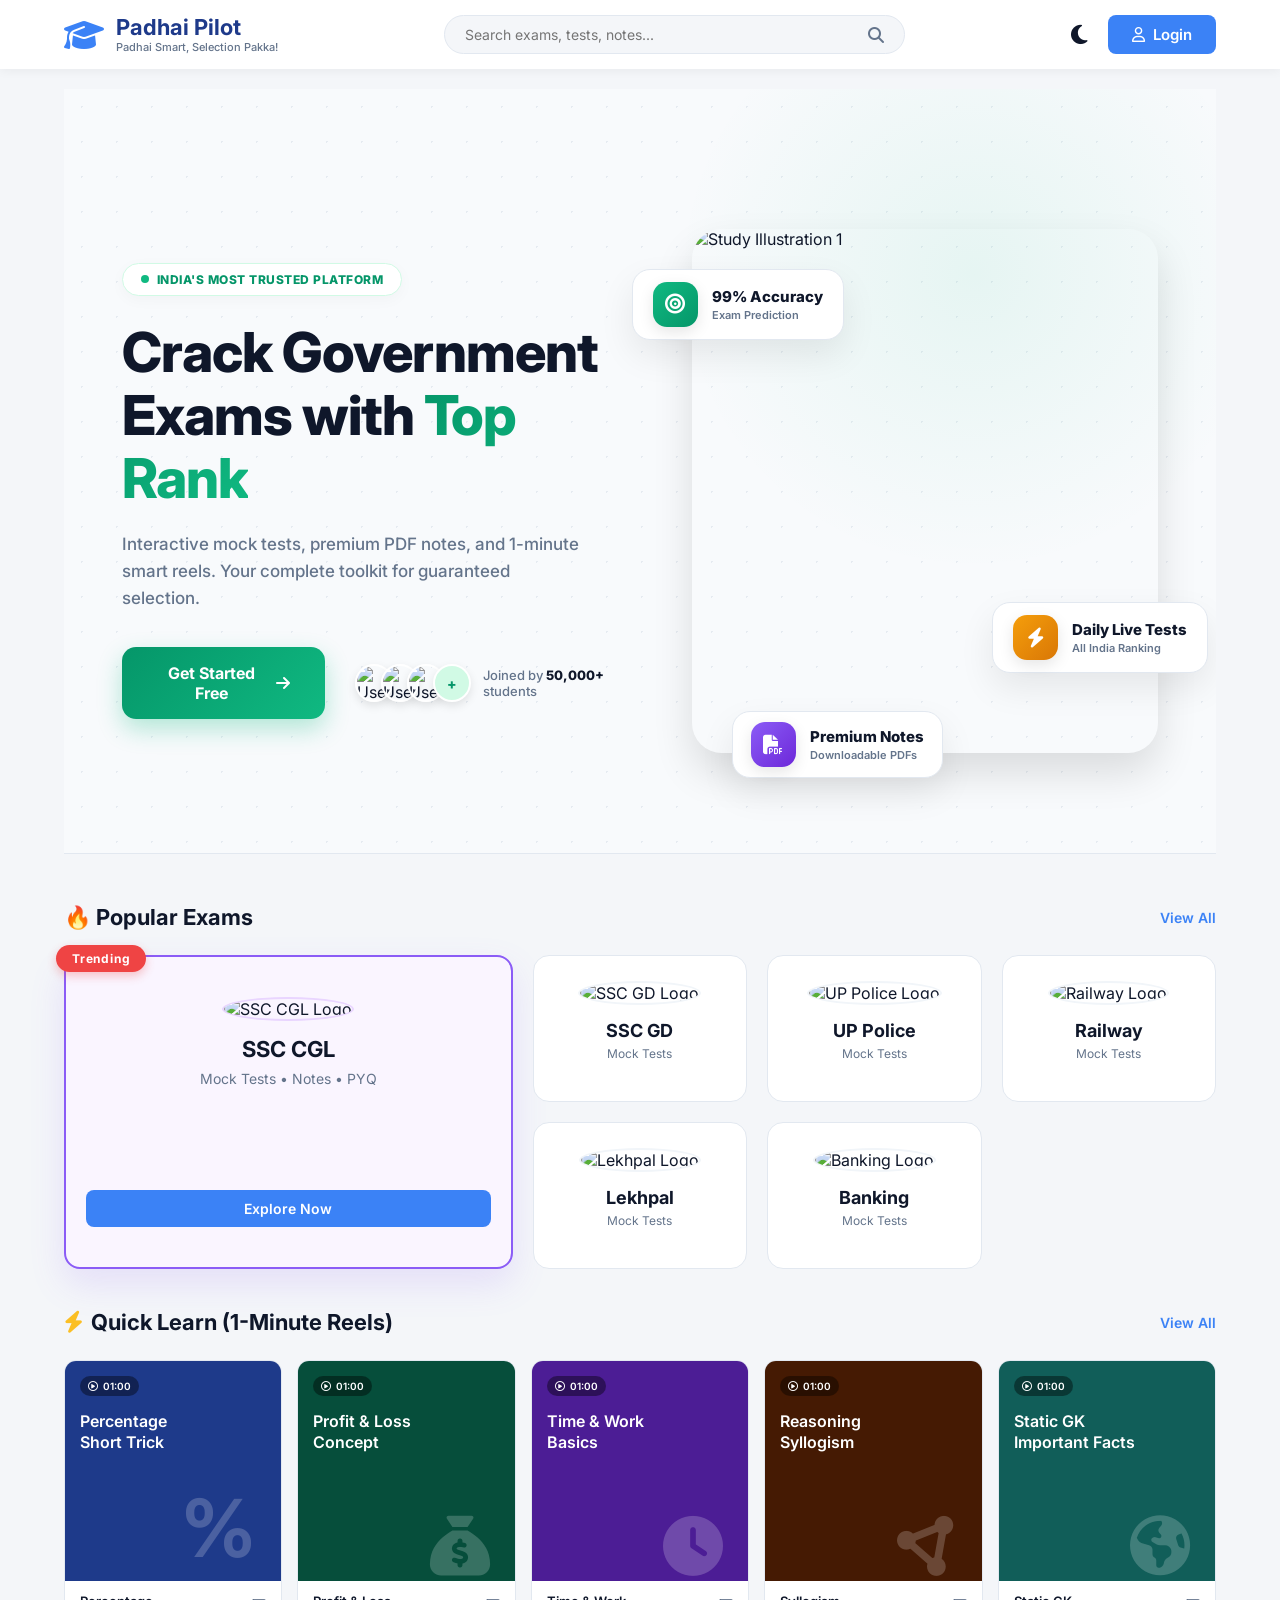
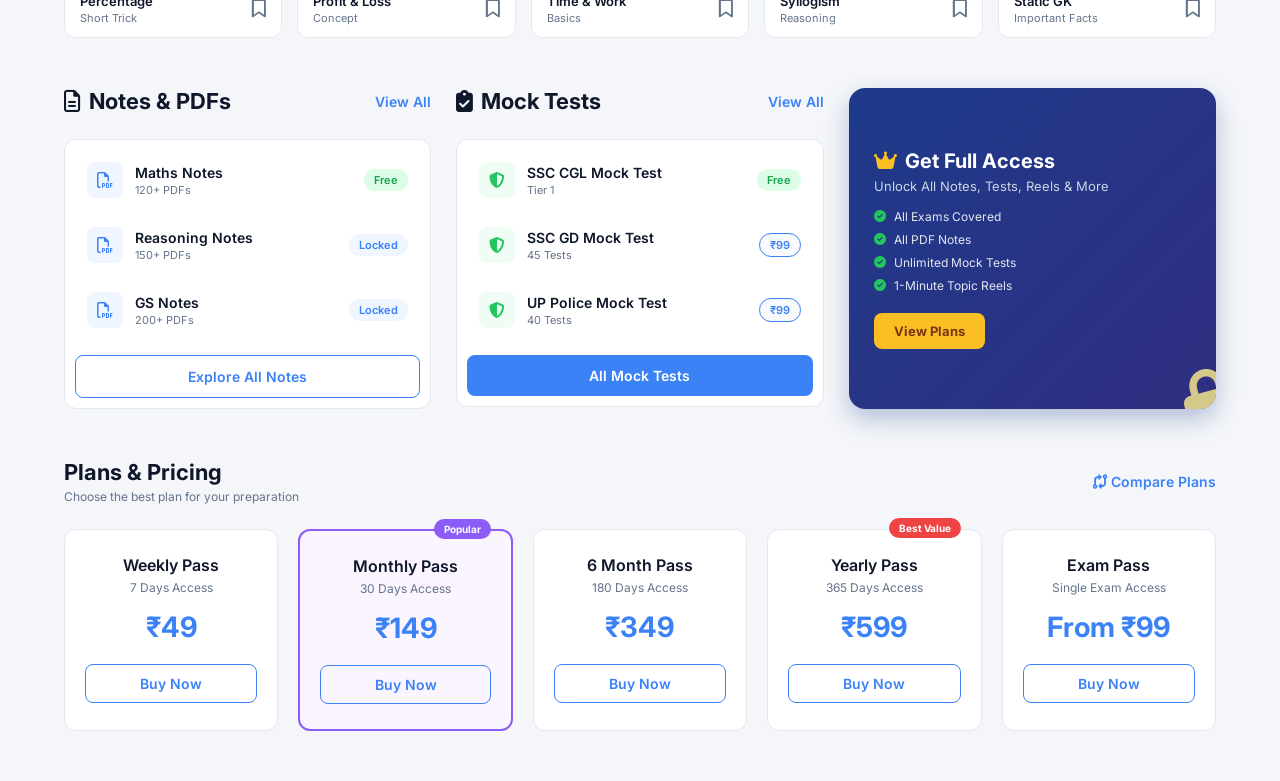
==== commit 6287f1ce: "Update index.html" ====
--- a/index.html
+++ b/index.html
@@ -7,6 +7,74 @@
   
   <link rel="stylesheet" href="https://cdnjs.cloudflare.com/ajax/libs/font-awesome/6.4.0/css/all.min.css">
   <link rel="stylesheet" href="style.css">
+  <!-- ================= NEW PREMIUM HERO SECTION CSS ================= -->
+ <style>
+    .hero-section { position: relative; display: flex; align-items: center; justify-content: space-between; padding: 110px 5% 70px 5%; min-height: 85vh; overflow: hidden; background: #F8FAFC; border-bottom: 1px solid #E2E8F0; }
+    
+    .hero-grid-pattern { position: absolute; top: 0; left: 0; width: 100%; height: 100%; background-image: radial-gradient(#CBD5E1 1px, transparent 1px); background-size: 35px 35px; opacity: 0.4; z-index: 0; }
+    /* Aankhon ko thandak dene wala Green Glow */
+    .hero-bg-glow { position: absolute; width: 600px; height: 600px; background: radial-gradient(circle, rgba(16, 185, 129, 0.08) 0%, rgba(255,255,255,0) 70%); top: -15%; right: -5%; z-index: 0; }
+
+    .hero-content { position: relative; z-index: 2; width: 50%; padding-right: 40px; }
+    
+    .trust-badge { display: inline-flex; align-items: center; gap: 8px; background: white; padding: 8px 18px; border-radius: 30px; font-size: 12px; font-weight: 800; color: #059669; border: 1px solid #D1FAE5; box-shadow: 0 4px 15px rgba(0,0,0,0.03); margin-bottom: 25px; letter-spacing: 0.5px; }
+    .pulse-dot { width: 8px; height: 8px; background: #10B981; border-radius: 50%; box-shadow: 0 0 0 0 rgba(16, 185, 129, 0.4); animation: pulseDot 2s infinite; }
+    @keyframes pulseDot { 0% { transform: scale(0.95); box-shadow: 0 0 0 0 rgba(16, 185, 129, 0.7); } 70% { transform: scale(1); box-shadow: 0 0 0 10px rgba(16, 185, 129, 0); } 100% { transform: scale(0.95); box-shadow: 0 0 0 0 rgba(16, 185, 129, 0); } }
+
+    .hero-title { font-size: 55px; font-weight: 800; color: #0F172A; line-height: 1.15; margin-bottom: 20px; letter-spacing: -1px; }
+    /* Premium Green Gradient Text */
+    .gradient-text { background: linear-gradient(135deg, #059669, #10B981); -webkit-background-clip: text; -webkit-text-fill-color: transparent; }
+    .hero-subtitle { font-size: 17px; color: #64748B; line-height: 1.6; margin-bottom: 35px; max-width: 90%; font-weight: 500; }
+    
+    .hero-buttons { display: flex; align-items: center; gap: 30px; }
+    /* Smooth Green Button */
+    .btn-primary { background: linear-gradient(135deg, #059669, #10B981); color: white; padding: 16px 35px; border-radius: 14px; font-size: 16px; font-weight: 700; border: none; cursor: pointer; transition: 0.3s; box-shadow: 0 10px 25px rgba(16, 185, 129, 0.3); display: flex; align-items: center; gap: 10px; }
+    .btn-primary:hover { transform: translateY(-3px); box-shadow: 0 15px 35px rgba(16, 185, 129, 0.4); }
+    
+    .trusted-users { display: flex; align-items: center; gap: 12px; }
+    .user-avatars { display: flex; align-items: center; }
+    .user-avatars img { width: 38px; height: 38px; border-radius: 50%; border: 2px solid white; margin-left: -12px; object-fit: cover; box-shadow: 0 4px 10px rgba(0,0,0,0.1); }
+    .user-avatars img:first-child { margin-left: 0; }
+    .avatar-plus { width: 38px; height: 38px; border-radius: 50%; border: 2px solid white; margin-left: -12px; background: #D1FAE5; color: #059669; display: flex; justify-content: center; align-items: center; font-size: 14px; font-weight: 800; box-shadow: 0 4px 10px rgba(0,0,0,0.1); z-index: 5; }
+    .trusted-users span { font-size: 13px; color: #64748B; font-weight: 500; }
+    .trusted-users strong { color: #0F172A; font-weight: 800; }
+
+    /* ================= Visuals & Slider Area ================= */
+    .hero-visuals { position: relative; z-index: 2; width: 45%; display: flex; justify-content: center; align-items: center; }
+    .main-visual-card { position: relative; width: 100%; max-width: 480px; aspect-ratio: 4/4.5; border-radius: 30px; overflow: visible; }
+    
+    /* Auto Slider Images CSS */
+    .slide-img { position: absolute; top: 0; left: 0; width: 100%; height: 100%; object-fit: cover; border-radius: 30px; box-shadow: 0 20px 40px rgba(0,0,0,0.12); opacity: 0; transition: opacity 1s ease-in-out; z-index: 1; }
+    .slide-img.active { opacity: 1; z-index: 2; }
+    
+    /* Crisp Solid White Floating Badges (No Blur) */
+    .floating-badge { position: absolute; background: #FFFFFF; padding: 12px 20px; border-radius: 18px; box-shadow: 0 15px 35px rgba(0,0,0,0.08); border: 1px solid #E2E8F0; display: flex; align-items: center; gap: 14px; animation: floatY 4s ease-in-out infinite; z-index: 10; }
+    .fb-1 { top: 40px; left: -60px; animation-delay: 0s; }
+    .fb-2 { bottom: 80px; right: -50px; animation-delay: 1.5s; }
+    .fb-3 { bottom: -25px; left: 40px; animation-delay: 0.7s; padding: 10px 18px; }
+
+    @keyframes floatY { 0% { transform: translateY(0); } 50% { transform: translateY(-15px); } 100% { transform: translateY(0); } }
+
+    .fb-icon { width: 45px; height: 45px; border-radius: 14px; display: flex; justify-content: center; align-items: center; font-size: 20px; color: white; box-shadow: 0 5px 15px rgba(0,0,0,0.1); }
+    .fb-icon.green { background: linear-gradient(135deg, #10B981, #059669); }
+    .fb-icon.orange { background: linear-gradient(135deg, #F59E0B, #D97706); }
+    .fb-icon.purple { background: linear-gradient(135deg, #8B5CF6, #6D28D9); }
+    
+    .fb-text h4 { font-size: 15px; font-weight: 800; color: #0F172A; margin-bottom: 2px; }
+    .fb-text p { font-size: 11px; font-weight: 600; color: #64748B; }
+
+    @media (max-width: 900px) {
+      .hero-section { flex-direction: column; text-align: center; padding-top: 120px; }
+      .hero-content { width: 100%; padding-right: 0; margin-bottom: 70px; display: flex; flex-direction: column; align-items: center; }
+      .hero-title { font-size: 42px; }
+      .hero-subtitle { margin: 0 auto 30px auto; }
+      .hero-buttons { flex-direction: column; gap: 20px; }
+      .hero-visuals { width: 100%; max-width: 400px; margin: 0 auto; }
+      .fb-1 { left: -10px; top: 20px; }
+      .fb-2 { right: -10px; bottom: 40px; }
+      .fb-3 { left: 20px; bottom: -20px; }
+    }
+  </style>
 </head>
 <body>
 
@@ -33,49 +101,62 @@
   <main class="main-content">
     
     <section class="hero-section">
+      <div class="hero-grid-pattern"></div>
+      <div class="hero-bg-glow"></div>
+
       <div class="hero-content">
-        <div class="badge">Your Success, Our Mission</div>
-        <h1 class="hero-title">Smart Preparation<br><span class="highlight">Better Results</span></h1>
-        <p class="hero-subtitle">Mock Tests, Notes, PDFs, Reels & More<br>Everything you need to crack government exams.</p>
+        <div class="trust-badge">
+          <span class="pulse-dot"></span> INDIA'S MOST TRUSTED PLATFORM
+        </div>
+        <h1 class="hero-title">Crack Government Exams with <span class="gradient-text">Top Rank</span></h1>
+        <p class="hero-subtitle">Interactive mock tests, premium PDF notes, and 1-minute smart reels. Your complete toolkit for guaranteed selection.</p>
         
         <div class="hero-buttons">
-          <button class="btn-primary"><i class="fa-solid fa-rocket"></i> Start Practice</button>
-          <button class="btn-outline"><i class="fa-solid fa-book-open"></i> Explore Exams</button>
-        </div>
-      </div>
-      
-      <div class="hero-image">
-        <img src="https://placehold.co/500x400/e2e8f0/64748b?text=Aapki+Illustration+Yahan+Aayegi" alt="Student Studying">
-      </div>
-    </section>
-
-    <section class="stats-bar">
-      <div class="stat-item">
-        <div class="stat-icon icon-blue"><i class="fa-solid fa-users"></i></div>
-        <div class="stat-text">
-          <h3>50K+</h3>
-          <p>Students</p>
-        </div>
-      </div>
-      <div class="stat-item">
-        <div class="stat-icon icon-green"><i class="fa-regular fa-circle-check"></i></div>
-        <div class="stat-text">
-          <h3>1M+</h3>
-          <p>Tests Attempted</p>
-        </div>
-      </div>
-      <div class="stat-item">
-        <div class="stat-icon icon-red"><i class="fa-solid fa-shield-halved"></i></div>
-        <div class="stat-text">
-          <h3>1000+</h3>
-          <p>Mock Tests</p>
-        </div>
-      </div>
-      <div class="stat-item">
-        <div class="stat-icon icon-purple"><i class="fa-solid fa-file-pdf"></i></div>
-        <div class="stat-text">
-          <h3>500+</h3>
-          <p>PDF Notes</p>
+          <button class="btn-primary" onclick="openAuthModal()">Get Started Free <i class="fa-solid fa-arrow-right"></i></button>
+          
+          <div class="trusted-users">
+            <div class="user-avatars">
+              <img src="https://images.unsplash.com/photo-1534528741775-53994a69daeb?w=100&q=80" alt="User">
+              <img src="https://images.unsplash.com/photo-1506794778202-cad84cf45f1d?w=100&q=80" alt="User">
+              <img src="https://images.unsplash.com/photo-1531746020798-e6953c6e8e04?w=100&q=80" alt="User">
+              <div class="avatar-plus">+</div>
+            </div>
+            <span>Joined by <strong>50,000+</strong> students</span>
+          </div>
+        </div>
+      </div>
+      
+      <div class="hero-visuals">
+        <div class="main-visual-card">
+          
+          <img class="slide-img active" src="https://img.freepik.com/free-vector/learning-concept-illustration_114360-6186.jpg?w=800" alt="Study Illustration 1">
+          <img class="slide-img" src="https://img.freepik.com/free-vector/online-learning-concept-illustration_114360-2796.jpg?w=800" alt="Study Illustration 2">
+          <img class="slide-img" src="https://img.freepik.com/free-vector/library-concept-illustration_114360-2782.jpg?w=800" alt="Study Illustration 3">
+          
+          <div class="floating-badge fb-1">
+            <div class="fb-icon green"><i class="fa-solid fa-bullseye"></i></div>
+            <div class="fb-text">
+              <h4>99% Accuracy</h4>
+              <p>Exam Prediction</p>
+            </div>
+          </div>
+
+          <div class="floating-badge fb-2">
+            <div class="fb-icon orange"><i class="fa-solid fa-bolt"></i></div>
+            <div class="fb-text">
+              <h4>Daily Live Tests</h4>
+              <p>All India Ranking</p>
+            </div>
+          </div>
+
+          <div class="floating-badge fb-3">
+            <div class="fb-icon purple"><i class="fa-solid fa-file-pdf"></i></div>
+            <div class="fb-text">
+              <h4>Premium Notes</h4>
+              <p>Downloadable PDFs</p>
+            </div>
+          </div>
+
         </div>
       </div>
     </section>
@@ -397,39 +478,76 @@
       <span>Profile</span>
     </a>
   </nav>
-
+<!-- REGISTER / LOGIN MODAL -->
   <div class="login-modal" id="loginModal">
     <div class="modal-content">
       <button class="close-btn" id="closeModal"><i class="fa-solid fa-xmark"></i></button>
       <div class="modal-header">
-        <h2><i class="fa-solid fa-user-shield"></i> Secure Login</h2>
-        <p>Login to sync your Mock Tests and Notes.</p>
-      </div>
-      
-      <div id="phone-auth-container">
+        <h2><i class="fa-solid fa-user-plus"></i> Join Padhai Pilot</h2>
+      </div>
+      
+      <div id="email-auth-container">
         <div class="input-group">
-          <span class="country-code">+91</span>
-          <input type="tel" id="phoneNumber" placeholder="Mobile Number" maxlength="10">
-        </div>
-        <button id="sendOtpBtn" class="auth-btn">Get OTP</button>
-      </div>
-
-      <div id="otp-auth-container" style="display: none;">
+          <input type="text" id="regName" placeholder="Full Name">
+        </div>
         <div class="input-group">
-          <input type="text" id="otpCode" placeholder="Enter 6-digit OTP" maxlength="6">
-        </div>
-        <button id="verifyOtpBtn" class="auth-btn">Verify & Login</button>
-      </div>
-      
-      <div id="recaptcha-container" style="margin-top: 15px;"></div>
+          <input type="tel" id="regPhone" placeholder="Mobile Number" maxlength="10">
+        </div>
+        <div class="input-group">
+          <input type="email" id="regEmail" placeholder="Email ID">
+        </div>
+        <div class="input-group">
+          <input type="password" id="regPass" placeholder="Password">
+        </div>
+        <button id="registerBtn" class="auth-btn">Register / Login</button>
+      </div>
     </div>
+  </div>
   </div><script src="https://www.gstatic.com/firebasejs/10.12.2/firebase-app-compat.js"></script>
   <script src="https://www.gstatic.com/firebasejs/10.12.2/firebase-auth-compat.js"></script>
+<script src="https://www.gstatic.com/firebasejs/10.12.2/firebase-firestore-compat.js"></script>
+  <script src="app.js"></script>
+  <script>
+    let currentSlideIdx = 0;
+    function startPilotSlider() {
+      const slides = document.querySelectorAll('.p-slide');
+      if (slides.length === 0) return;
+      
+      // Purani slide ko chhupao
+      slides[currentSlideIdx].style.opacity = 0;
+      slides[currentSlideIdx].style.zIndex = 1;
+      
+      // Agli slide par jao
+      currentSlideIdx = (currentSlideIdx + 1) % slides.length;
+      
+      // Nayi slide ko dikhao
+      slides[currentSlideIdx].style.opacity = 1;
+      slides[currentSlideIdx].style.zIndex = 2;
+    }
+    // Har 3 second (3000ms) mein badlega
+    setInterval(startPilotSlider, 3000);
+  </script>
+  <script>
+    let heroSlideIndex = 0;
+    function changeHeroSlide() {
+      let slides = document.querySelectorAll('.slide-img');
+      if(slides.length === 0) return;
+      
+      // Purani image chupao
+      slides[heroSlideIndex].classList.remove('active');
+      
+      // Agli image par jao
+      heroSlideIndex = (heroSlideIndex + 1) % slides.length;
+      
+      // Nayi image dikhao
+      slides[heroSlideIndex].classList.add('active');
+    }
+    // Har 3 second (3000ms) mein illustration badlega
+    setInterval(changeHeroSlide, 3000);
+  </script>
+</body>
+</html>
 
   <script src="app.js"></script>
 </body>
 </html>
-
-  <script src="app.js"></script>
-</body>
-</html>
